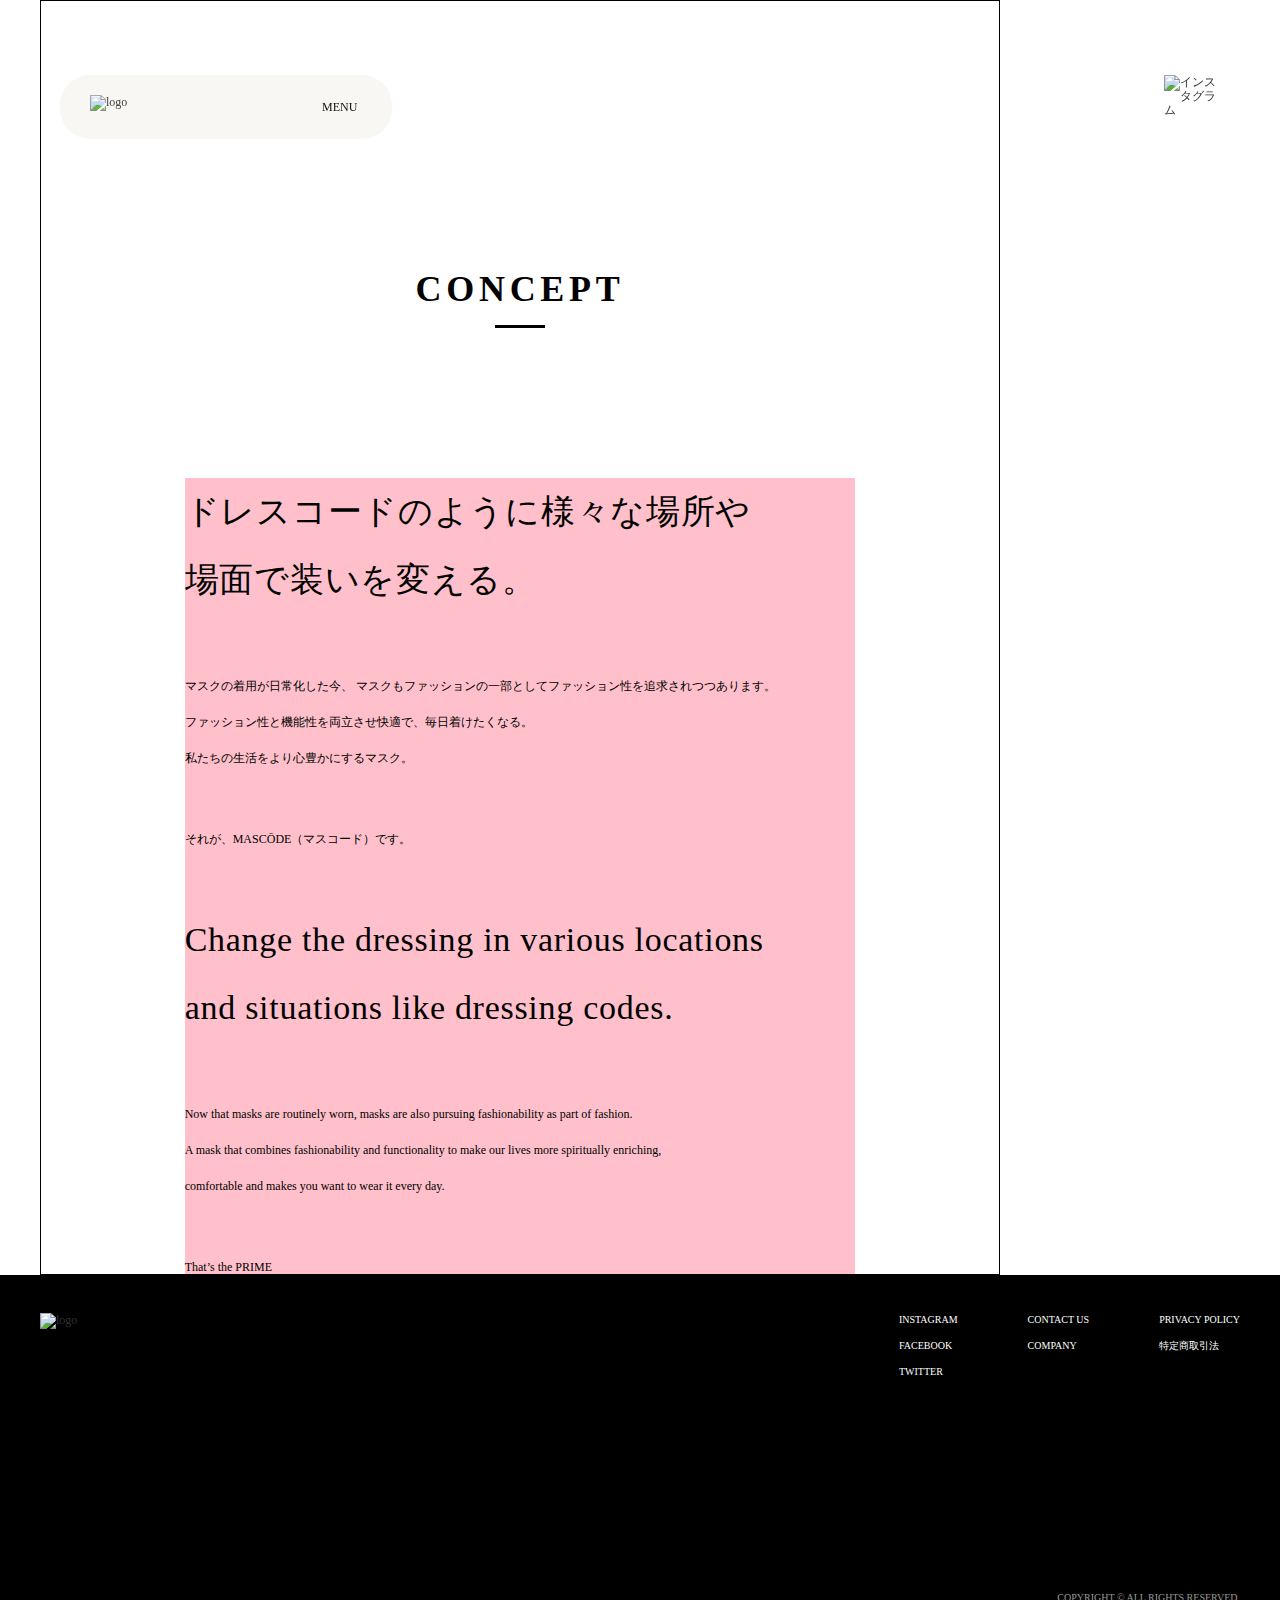
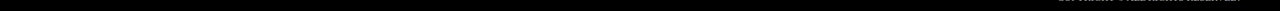
==== concept.html @ 3bc3def4 "no message" ====
<!DOCTYPE html>
<html lang="ja">

<head>
	<!-- Basic Page Needs
  ---------------------------------------------------->
	<meta charset="utf-8">
	<title>CONCEPT</title>

	<!-- Mobile Specific Metas
  --------------------------------------------------->
	<meta name="viewport" content="width=device-width, initial-scale=1">

	<!-- CSS
---------------------------------------------------->
	<link rel="stylesheet" href="css/reset.css">
	<link rel="stylesheet" href="css/concept.css">

	<!-- jQuery
  ---------------------------------------------------->
	<script type="text/javascript" src="https://ajax.googleapis.com/ajax/libs/jquery/3.4.1/jquery.min.js"></script>
	<script src="js/index.js"></script>
</head>

<body>
	<header class="header_pc">
		<nav class="top_nav">
			<a href="#"><img src="" alt="logo" class="top_logo"></a>
			<div class="nav_box">
				<p class="menu">MENU</p>
				<ul class="menu_lists">
					<li class="menu_list"><a href="#">CONCEPT</a></li>
					<li class="menu_list"><a href="#">FEATURE</a></li>

					<li class="menu_list sub_menu">PRODUCT
						<ul class="sub_menu_item">
							<a href="#" class="product_li">
								<li>L</li>
							</a>
							<a href="#" class="product_li">
								<li>M</li>
							</a>
							<a href="#" class="product_li">
								<li>S</li>
							</a>
						</ul>
					</li>

					<li class="menu_list"><a href="#">MOVIE</a></li>
					<li class="menu_list"><a href="#">ONLINE SHOP</a></li>
				</ul>
			</div>
		</nav>
		<a href="#"><img src="./img/top/insta_logo.png" alt="インスタグラム" class="insta_logo"></a>
	</header>

	<!-- <section class="fv_pc">
		<div class="flowY">
			<div class="flowY_wrap">
				<div class="flowY_item">
					<img src="./img/top/sp/FV_img_sp.png" alt="">
				</div>
				<div class="flowY_item">
				<img src="./img/top/sp/FV_img_sp.png" alt="">
				</div>
			</div>
		</div>
	</section> -->

	<header class="header_sp">
		<div class="top_nav_sp">
			<a href="#"><img src="" alt="logo" class="top_logo"></a>
			<div class="burger-btn">
				<span class="bar bar_top"></span>
				<span class="bar bar_mid"></span>
				<span class="bar bar_bottom"></span>
			</div>
		</div>
		<nav class="nav_box_sp">

			<ul class="menu_lists">
				<li class="menu_list"><a href="#"><span>■</span>CONCEPT</a></li>
				<li class="menu_list"><a href="#"><span>■</span>FEATURE</a></li>

				<li class="menu_list sub_menu_sp"><span>■</span>PRODUCT
					<ul class="sub_menu_item">
						<li class="product_li_sp"><a href="#">L</a></li>
						<li class="product_li_sp"><a href="#">M</a></li>
						<li class="product_li_sp"><a href="#">S</a></li>
					</ul>
				</li>

				<li class="menu_list"><a href="#"><span>■</span>MOVIE</a></li>
				<li class="menu_list"><a href="#"><span>■</span>ONLINE SHOP</a></li>
				<div class="line"></div>
</ul>
		</nav>
	</header>
  
  <section class="concept">
    <div class="flex_box container">
<div class="sv"><img src="img/CONCEPT/side_view.png" alt=""></div>
<div class="content_wrapper">
    <h1 class="page_title">CONCEPT</h1>
<div class="text_container">
    <p class="concept_lead">
      ドレスコードのように<br class="sp">様々な場所や<br>
      場面で装いを変える。
    </p>
    <p class="concept_text">
      マスクの着用が日常化した今、<br class="sp"> マスクもファッションの一部として<br class="sp">ファッション性を追求されつつあります。<br>
      ファッション性と機能性を両立させ快適で、<br class="sp">毎日着けたくなる。<br>
      私たちの生活をより心豊かにするマスク。</p>
<p class="mascode">それが、MASCŌDE（マスコード）です。</p>
    <p class="concept_lead">
      Change the dressing 
in various locations <br>
and situations like dressing codes.
    </p>
    <p class="concept_text">Now that masks are routinely worn, <br class="sp">
      masks are also pursuing fashionability <br class="sp">
      as part of fashion.<br>
      A mask that combines fashionability <br class="sp">
      and functionality to make our lives <br class="sp">
      more spiritually enriching, <br>
      comfortable and makes you <br class="sp">
      want to wear it every day.</p>
     <That’s class="mascode">That’s the PRIME</p>
  </div><!--text-container-->
  </div><!--content_wrapper-->
  </div><!--flex_box container-->
  </section>
	
  <!-- <section class="fv_sp">
		<div class="flowY">
			<div class="flowY_wrap">
				<div class="flowY_item">
					<img src="./img/top/sp/FV_img_sp.png" alt="">
				</div>
				<div class="flowY_item">
					<img src="./img/top/sp/FV_img_sp.png" alt="">
				</div>
			</div>
		</div>
	</section> -->


	<!-- <div class="scroll">
		SCROOLL
	</div>

	<section class="box_01">
		<div class="bg_line_01">
		</div>
		<div class="container product product_01">
			<div class="product_img">
				<img src="./img/top/pc/L_img.jpg" alt="Lsize" class="pc_img">
				<img src="./img/top/sp/L_img_sp.jpg" alt="Lsize" class="sp_img">
			</div>
			<div class="product_text">
				<p class="text_01"><span>L</span>size</p>
				<p class="text_02"><span>■</span>W175mm H95mm</p>
				<p class="text_03">Stylish pattern and color<br>development for one-ranking<br class="s_none">coordination.</p>
				<a href="#" class="more_link">VIEW MORE<span class="arrow"></span></a>
			</div>
		</div>

	</section>

	<section class="box_02">
		<div class="bg_line_02">
		</div>
		<div class="container product product_02">
			<div class="product_text">
				<p class="text_01"><span>M</span>size</p>
				<p class="text_02"><span>■</span>W155mm H95mm</p>
				<p class="text_03">A rich range of color developments <br class="m_none">that brightly show the patterns and facial colors <br class="m_none">that produce individuality.</p>
				<a href="#" class="more_link">VIEW MORE<span class="arrow"></span></a>
			</div>
			<div class="product_img">
				<img src="./img/top/pc/M_img.jpg" alt="Msize" class="pc_img">
				<img src="./img/top/sp/M_img_sp.jpg" alt="Msize" class="sp_img">
			</div>
		</div>
		<div class="line"></div>
	</section>

	<section class="box_03">
		<div class="bg_line_03">
		</div>
		<div class="container product product_03">
			<div class="product_img">
				<img src="./img/top/pc/S_img.jpg" alt="Ssize" class="pc_img">
				<img src="./img/top/sp/S_img_sp.jpg" alt="Ssize" class="sp_img">
			</div>
			<div class="product_text">
				<p class="text_01"><span>S</span>size</p>
				<p class="text_02"><span>■</span>W125mm H85mm</p>
				<p class="text_03">Patterns and color development <br class="m_none">that make masking fun. For link coordination <br class="m_none">between parents and children.</p>
				<a href="#" class="more_link">VIEW MORE<span class="arrow"></span></a>
			</div>
		</div>

	</section>

	<div class="flow_text">
		<p class="catch">&emsp;A mask that combines fashionability and functionality to make our lives more spiritually enriching, comfortable and makes you want to wear it every day.&emsp;&emsp;A mask that combines fashionability and functionality to make our lives more spiritually
			enriching, comfortable and makes you want to wear it every day.&emsp;</p>
	</div> -->

	<footer>
		<div class="container">
			<div class="footer_flex">
				<a href="#" class="footer_logo"><img src="" alt="logo"></a>
				<div class="footer_pc">
					<div class="footer_link">
						<ul class="link_box">
							<li class="link_item"><a href="#">INSTAGRAM</a></li>
							<li class="link_item"><a href="#">FACEBOOK</a></li>
							<li class="link_item"><a href="#">TWITTER</a></li>
						</ul>

						<ul class="link_box">
							<li class="link_item"><a href="#">CONTACT US</a></li>
							<li class="link_item"><a href="#">COMPANY</a></li>
						</ul>

						<ul class="link_box">
							<li class="link_item"><a href="#">PRIVACY POLICY</a></li>
							<li class="link_item"><a href="#">特定商取引法</a></li>
						</ul>
					</div>
				</div>

				<div class="footer_sp">
					<div class="footer_link">
						<ul class="link_box">
							<li class="link_item"><a href="#">CONTACT US</a></li>
							<li class="link_item"><a href="#">COMPANY</a></li>
							<li class="link_item"><a href="#">PRIVACY POLICY</a></li>
							<li class="link_item"><a href="#">特定商取引法</a></li>
						</ul>
						<ul class="link_box">
							<li class="link_item"><a href="#">INSTAGRAM</a></li>
							<li class="link_item"><a href="#">FACEBOOK</a></li>
							<li class="link_item"><a href="#">TWITTER</a></li>
						</ul>
					</div>
				</div>

			</div>
			<small>COPYRIGHT &copy;  ALL RIGHTS RESERVED.</small>
		</div>
	</footer>

</body>

</html>
---- css/concept.css ----
@charset "UTF-8";
.container {
  margin: 0 auto;
  max-width: 1200px;
}

@media screen and (max-width: 767px) {
  .container {
    max-width: 540px;
  }
}

@media screen and (max-width: 991px) {
  .container {
    max-width: 720px;
  }
}

@media screen and (max-width: 1199px) {
  .container {
    max-width: 960px;
  }
}

/****************************************

    Custom

*****************************************/
body {
  color: #000;
  font-family: "Helvetica Neue", "sans-serif";
  font-size: 12px;
  font-size: 0.75rem;
  line-height: 14px;
  background-color: #fff;
  position: relative;
  overflow: hidden;
}

a:active,
a:hover,
a:link,
a:visited {
  color: #313131;
}

a:hover {
  opacity: 0.7;
  -webkit-transition: 0.5s;
  transition: 0.5s;
}

.fadein {
  opacity: 0;
  -webkit-transition: all 2s;
  transition: all 2s;
}

.fadein.active {
  opacity: 1;
}

/****************************************
		common
*****************************************/
/*
header
*/
header {
  z-index: 1;
  position: fixed;
  width: 100%;
}

.header_pc {
  display: -webkit-box;
  display: -ms-flexbox;
  display: flex;
  -webkit-box-pack: justify;
      -ms-flex-pack: justify;
          justify-content: space-between;
}

.top_nav {
  -webkit-backdrop-filter: blur(84px);
          backdrop-filter: blur(84px);
  background-color: rgba(236, 233, 223, 0.4);
  opacity: 0.93;
  border-radius: 30px;
  margin-top: 75px;
  margin-left: 75px;
  padding: 20px 30px;
  width: 332px;
  height: 64px;
  -webkit-box-align: start;
      -ms-flex-align: start;
          align-items: start;
  display: -webkit-box;
  display: -ms-flexbox;
  display: flex;
}

.top_nav.menu_open {
  -webkit-animation: fade_nav 0.6s ease-in-out;
          animation: fade_nav 0.6s ease-in-out;
  -webkit-animation-fill-mode: forwards;
          animation-fill-mode: forwards;
}

@-webkit-keyframes fade_nav {
  0% {
    width: 332px;
  }
  100% {
    width: 1015px;
  }
}

@keyframes fade_nav {
  0% {
    width: 332px;
  }
  100% {
    width: 1015px;
  }
}

.top_nav.sub_menu_open {
  height: 130px !important;
}

.top_nav .top_logo {
  width: 180px;
}

.top_nav .nav_box {
  margin-left: 52px;
  margin-top: 5px;
  display: -webkit-box;
  display: -ms-flexbox;
  display: flex;
}

.top_nav .menu {
  padding-right: 5px;
  cursor: pointer;
}

.top_nav .menu_lists {
  display: none;
}

.top_nav .menu_lists.menu_open {
  display: block;
}

.top_nav .menu_list {
  display: inline-block;
  padding-left: 40px;
  position: relative;
  opacity: 0;
}

.top_nav .menu_list :before {
  content: "";
  width: 35px;
  height: 1px;
  background: #000;
  position: absolute;
  top: 45%;
  left: 0;
}

.top_nav .menu_list:nth-child(2) :after {
  content: "";
  width: 35px;
  height: 1px;
  background: #000;
  position: absolute;
  top: 45%;
  right: -42%;
}

.top_nav .menu_list:last-child {
  padding-left: 51px;
}

.top_nav .menu_list:last-child :before {
  width: 0;
}

.top_nav .menu_list.menu_open {
  -webkit-animation: fade_nav_02 0.2s ease-in-out 0.6s;
          animation: fade_nav_02 0.2s ease-in-out 0.6s;
  -webkit-animation-fill-mode: forwards;
          animation-fill-mode: forwards;
}

@-webkit-keyframes fade_nav_02 {
  0% {
    opacity: 0;
  }
  100% {
    opacity: 1;
  }
}

@keyframes fade_nav_02 {
  0% {
    opacity: 0;
  }
  100% {
    opacity: 1;
  }
}

.top_nav .sub_menu {
  position: relative;
  cursor: pointer;
}

.top_nav .sub_menu :before {
  width: 0;
}

.top_nav .sub_menu .sub_menu_item {
  display: block;
  padding-bottom: 10px;
  text-align: center;
  position: absolute;
  top: 100%;
  left: 47%;
}

.top_nav .sub_menu .sub_menu_item .product_li {
  margin: 0 auto;
  padding: 0 20px 3.5px;
}

.insta_logo {
  display: block;
  cursor: pointer;
  margin: 75px 75px 0 0;
  width: 56px;
  height: 56px;
  z-index: 1;
}

@media screen and (max-width: 1300px) {
  .top_nav {
    margin-left: 60px;
  }
  .insta_logo {
    margin-right: 60px;
  }
}

@media screen and (max-width: 1199px) {
  .top_nav {
    margin-left: 2vw;
    width: 280px;
  }
  @-webkit-keyframes fade_nav {
    0% {
      width: 280px;
    }
    100% {
      width: 875px;
    }
  }
  @keyframes fade_nav {
    0% {
      width: 280px;
    }
    100% {
      width: 875px;
    }
  }
  .top_nav .top_logo {
    width: 150px;
  }
  .top_nav .nav_box {
    margin-left: 40px;
  }
  .top_nav .menu_list {
    padding-left: 24px;
  }
  .top_nav .menu_list :before {
    content: "";
    width: 20px;
  }
  .top_nav .menu_list:nth-child(2) :after {
    content: "";
    width: 20px;
    right: -31%;
  }
  .top_nav .menu_list:last-child {
    padding-left: 30px;
  }
  .top_nav .sub_menu :before {
    width: 0;
  }
  .insta_logo {
    margin-right: 2vw;
  }
}

@media screen and (max-width: 991px) {
  .top_nav {
    padding: 20px 25px;
    width: 255px;
  }
  @-webkit-keyframes fade_nav {
    0% {
      width: 255px;
    }
    80% {
      height: 90px;
    }
    100% {
      width: 680px;
      height: 90px;
    }
  }
  @keyframes fade_nav {
    0% {
      width: 255px;
    }
    80% {
      height: 90px;
    }
    100% {
      width: 680px;
      height: 90px;
    }
  }
  .top_nav .nav_box {
    margin-left: 20px;
  }
  .top_nav .menu_list {
    padding-left: 20px;
  }
  .top_nav .menu_list :before {
    content: "";
    width: 16px;
  }
  .top_nav .menu_list:nth-child(2) :after {
    content: "";
    width: 16px;
    right: -28%;
  }
  .top_nav .menu_list:last-child {
    padding-left: 20px;
  }
  .top_nav .sub_menu :before {
    width: 0;
  }
  .top_nav .sub_menu .sub_menu_item {
    left: 30%;
  }
  .top_nav .menu_list:last-child {
    display: block;
    padding-top: 20px;
    padding-left: 20px;
  }
}

.header_sp {
  display: none;
}

.top_nav_sp {
  display: -webkit-box;
  display: -ms-flexbox;
  display: flex;
  -webkit-box-pack: justify;
      -ms-flex-pack: justify;
          justify-content: space-between;
  -webkit-box-align: center;
      -ms-flex-align: center;
          align-items: center;
  padding: 20px 30px;
}

.top_nav_sp .top_logo {
  width: 220px;
}

.top_nav_sp.sp_menu_open {
  background-color: #F4F4F4;
  opacity: 93%;
}

.nav_box_sp {
  background-color: transparent;
  padding-left: 75px;
  padding-top: 15vw;
  background-color: #F4F4F4;
  opacity: 93%;
  width: 100%;
  height: 90vh;
  overflow-y: scroll;
  padding-bottom: 100px;
}

.nav_box_sp .menu_list {
  font-size: 30px;
  font-size: 1.875rem;
  line-height: 1;
  margin-bottom: 55px;
}

.nav_box_sp .menu_list span {
  padding-right: 20px;
}

.nav_box_sp .line {
  margin-bottom: 55px;
  width: 262px;
  height: 2px;
  background-color: #000;
}

.nav_box_sp .sub_menu_sp .sub_menu_item {
  margin-top: 55px;
  margin-left: 100px;
}

.nav_box_sp .sub_menu_sp .product_li_sp {
  padding-bottom: 43px;
}

.nav_box_sp .sub_menu_sp .product_li_sp :last-child {
  padding-bottom: 0;
}

@media screen and (max-width: 767px) {
  .top_nav {
    display: none;
  }
  .insta_logo {
    display: none;
  }
  .header_sp {
    display: block;
  }
}

@media screen and (max-width: 575px) {
  .top_nav_sp {
    padding: 3.48vw 5.22vw;
  }
  .top_nav_sp .top_logo {
    width: 180px;
  }
  .nav_box_sp {
    padding-left: 45px;
    padding-bottom: 60px;
  }
  .nav_box_sp .menu_list {
    font-size: 24px;
    font-size: 1.5rem;
    line-height: 1;
    margin-bottom: 35px;
  }
  .nav_box_sp .menu_list span {
    padding-right: 14px;
  }
  .nav_box_sp .line {
    margin-bottom: 35px;
    width: 200px;
  }
  .nav_box_sp .sub_menu_sp .sub_menu_item {
    margin-top: 24px;
    margin-left: 80px;
  }
  .nav_box_sp .sub_menu_sp .product_li_sp {
    padding-bottom: 24px;
  }
  .nav_box_sp .sub_menu_sp .product_li_sp :last-child {
    padding-bottom: 0;
  }
}

/*　
ハンバーガーメニュー
*/
.burger-btn {
  display: block;
  width: 40px;
  height: 50px;
  position: relative;
  z-index: 3;
  border: none;
}

.bar {
  width: 40px;
  height: 2px;
  display: block;
  position: absolute;
  left: 50%;
  -webkit-transform: translateX(-50%);
          transform: translateX(-50%);
  background-color: #000;
}

.bar_top {
  top: 13px;
}

.bar_mid {
  top: 50%;
  -webkit-transform: translate(-50%, -50%);
          transform: translate(-50%, -50%);
}

.bar_bottom {
  bottom: 13px;
}

.burger-btn.close .bar_top {
  -webkit-transform: translate(-50%, 12px) rotate(35deg);
          transform: translate(-50%, 12px) rotate(35deg);
  -webkit-transition: -webkit-transform 0.3s;
  transition: -webkit-transform 0.3s;
  transition: transform 0.3s;
  transition: transform 0.3s, -webkit-transform 0.3s;
}

.burger-btn.close .bar_mid {
  opacity: 0;
  -webkit-transition: opacity 0.3s;
  transition: opacity 0.3s;
}

.burger-btn.close .bar_bottom {
  -webkit-transform: translate(-50%, -11px) rotate(-35deg);
          transform: translate(-50%, -11px) rotate(-35deg);
  -webkit-transition: -webkit-transform 0.3s;
  transition: -webkit-transform 0.3s;
  transition: transform 0.3s;
  transition: transform 0.3s, -webkit-transform 0.3s;
}

/*
  SCROLL
*/
.scroll {
  width: -webkit-fit-content;
  width: -moz-fit-content;
  width: fit-content;
  margin-bottom: 470px;
  margin-top: 100px;
  margin-right: auto;
  margin-left: auto;
  font-size: 10px;
  font-size: 0.625rem;
  line-height: 1;
  text-transform: uppercase;
  position: relative;
}

.scroll:before {
  content: '';
  position: absolute;
  top: 300%;
  left: 50%;
  width: 1px;
  height: 270px;
  background: #E4E4E4;
}

.scroll:after {
  content: '';
  background: #707070;
  position: absolute;
  top: 250%;
  left: 50%;
  width: 1px;
  height: 58px;
  -webkit-animation: scroll 2s cubic-bezier(0.19, 1, 0.22, 1) infinite;
          animation: scroll 2s cubic-bezier(0.19, 1, 0.22, 1) infinite;
}

@-webkit-keyframes scroll {
  0% {
    -webkit-transform: translateY(0px);
            transform: translateY(0px);
  }
  75% {
    -webkit-transform: translateY(220px);
            transform: translateY(220px);
    height: 58px;
  }
  100% {
    -webkit-transform: translateY(280px);
            transform: translateY(280px);
    height: 0px;
  }
}

@keyframes scroll {
  0% {
    -webkit-transform: translateY(0px);
            transform: translateY(0px);
  }
  75% {
    -webkit-transform: translateY(220px);
            transform: translateY(220px);
    height: 58px;
  }
  100% {
    -webkit-transform: translateY(280px);
            transform: translateY(280px);
    height: 0px;
  }
}

@media screen and (max-width: 767px) {
  .scroll {
    font-size: 20px;
    font-size: 1.25rem;
  }
}

@media screen and (max-width: 575px) {
  .scroll {
    font-size: 20px;
    font-size: 1.25rem;
    margin-bottom: 360px;
  }
  .scroll:before {
    height: 200px;
  }
  .scroll:after {
    -webkit-animation: scroll 2.5s ease-in-out infinite;
            animation: scroll 2.5s ease-in-out infinite;
  }
  @-webkit-keyframes scroll {
    0% {
      -webkit-transform: translateY(0px);
              transform: translateY(0px);
    }
    75% {
      -webkit-transform: translateY(150px);
              transform: translateY(150px);
      height: 58px;
    }
    100% {
      -webkit-transform: translateY(210px);
              transform: translateY(210px);
      height: 0;
    }
  }
  @keyframes scroll {
    0% {
      -webkit-transform: translateY(0px);
              transform: translateY(0px);
    }
    75% {
      -webkit-transform: translateY(150px);
              transform: translateY(150px);
      height: 58px;
    }
    100% {
      -webkit-transform: translateY(210px);
              transform: translateY(210px);
      height: 0;
    }
  }
}

/*
  footer
*/
footer {
  background-color: #000;
  padding: 38px 15px 6px 15px;
}

footer .footer_flex {
  display: -webkit-box;
  display: -ms-flexbox;
  display: flex;
  -webkit-box-pack: justify;
      -ms-flex-pack: justify;
          justify-content: space-between;
  -webkit-box-align: start;
      -ms-flex-align: start;
          align-items: flex-start;
  margin-bottom: 200px;
}

footer .footer_logo {
  display: block;
  width: 175px;
}

footer .footer_link {
  font-size: 10px;
  font-size: 0.625rem;
  display: -webkit-box;
  display: -ms-flexbox;
  display: flex;
  -webkit-box-pack: end;
      -ms-flex-pack: end;
          justify-content: flex-end;
}

footer .footer_link a {
  color: #fff;
}

footer .footer_link .link_box {
  margin-left: 70px;
}

footer .footer_link .link_item {
  padding-bottom: 12px;
}

footer .footer_sp {
  display: none;
}

footer small {
  display: block;
  color: #999999;
  text-align: right;
}

@media screen and (max-width: 767px) {
  footer {
    padding: 45px 47px 30px 47px;
  }
  footer .footer_pc {
    display: none;
  }
  footer .footer_sp {
    display: block;
  }
  footer .footer_logo {
    width: 230px;
  }
  footer .footer_flex {
    display: block;
    margin-bottom: 100px;
  }
  footer .footer_link {
    margin-top: 67px;
    font-size: 20px;
    font-size: 1.25rem;
    line-height: 18px;
    -webkit-box-pack: start;
        -ms-flex-pack: start;
            justify-content: flex-start;
    text-align: left;
  }
  footer .footer_link .link_box {
    width: -webkit-fit-content;
    width: -moz-fit-content;
    width: fit-content;
    margin-left: 0;
    margin-right: 120px;
  }
  footer .footer_link .link_box:last-child {
    margin-right: 0;
  }
  footer .footer_link .link_item {
    padding-bottom: 20px;
  }
  footer small {
    font-size: 2.67vw;
    text-align: left;
  }
}

@media screen and (max-width: 575px) {
  footer {
    padding: 45px 20px 30px 20px;
  }
  footer .footer_logo {
    width: 200px;
  }
  footer .footer_flex {
    margin-bottom: 80px;
  }
  footer .footer_link {
    margin-top: 60px;
    font-size: 16px;
    font-size: 1rem;
  }
  footer .footer_link .link_box {
    margin-right: 80px;
  }
  footer .footer_link .link_box:last-child {
    margin-right: 0;
  }
}

/****************************************
	CONCEPT
*****************************************/
.flex_box {
  display: -webkit-box;
  display: -ms-flexbox;
  display: flex;
}

.content_wrapper {
  border: 1px solid #000;
  width: 80%;
}

.text_container {
  background: pink;
  width: 70%;
  margin: auto;
}

.concept_lead {
  font-size: 34px;
  font-size: 2.125rem;
  line-height: 2;
  letter-spacing: 0.021em;
  margin-bottom: 54px;
}

@media screen and (max-width: 767px) {
  .concept_lead {
    font-size: 36px;
    font-size: 2.25rem;
  }
}

.concept_text {
  font-size: 12px;
  font-size: 0.75rem;
  line-height: 3;
  margin-bottom: 56px;
}

@media screen and (max-width: 767px) {
  .concept_text {
    font-size: 24px;
  }
}

.mascode {
  margin-bottom: 60px;
}

@media screen and (max-width: 767px) {
  .mascode {
    font-size: 24px;
    line-height: normal;
  }
}

.sp {
  display: none;
}

@media screen and (max-width: 767px) {
  .sp {
    display: block;
  }
}

/*
  Product
*/
.sp_img {
  display: none;
}

@media screen and (max-width: 767px) {
  .pc_img {
    display: none;
  }
  .sp_img {
    display: block;
  }
}

.product {
  display: -webkit-box;
  display: -ms-flexbox;
  display: flex;
  -webkit-box-pack: justify;
      -ms-flex-pack: justify;
          justify-content: space-between;
  -webkit-box-align: end;
      -ms-flex-align: end;
          align-items: flex-end;
  padding: 0 15px;
}

.product_img {
  width: 850px;
  height: auto;
  z-index: -1;
}

.product_text {
  text-align: right;
  line-height: 1.0;
}

.product_text .text_01 {
  font-size: 57px;
  font-size: 3.5625rem;
  font-family: "Helvetica-Light";
  margin-bottom: 18px;
}

.product_text .text_01 span {
  font-size: 107px;
  font-size: 6.6875rem;
  padding-right: 25px;
}

.product_text .text_02 {
  font-size: 12px;
  font-size: 0.75rem;
  margin-bottom: 37px;
}

.product_text .text_02 span {
  padding-right: 6px;
}

.product_text .text_03 {
  font-size: 12px;
  font-size: 0.75rem;
  line-height: 23px;
  letter-spacing: 0.36px;
  margin-bottom: 30px;
}

.product_text .more_link {
  font-size: 10px;
  font-size: 0.625rem;
  font-family: "Helvetica";
  font-weight: bold;
  display: block;
  margin-bottom: 6px;
  margin-right: 43px;
}

.product_text .arrow {
  position: relative;
  display: inline-block;
  padding: 0 0 0 16px;
  color: #000;
  vertical-align: middle;
  text-decoration: none;
  font-size: 24px;
  font-size: 1.5rem;
}

.product_text .arrow:before {
  margin: auto;
  content: "";
  vertical-align: middle;
  position: absolute;
  left: 4px;
  top: -2px;
  width: 43px;
  height: 2px;
  background: #000;
}

.product_text .arrow:after {
  margin: auto;
  content: "";
  vertical-align: middle;
  position: absolute;
  left: 40px;
  top: -5px;
  width: 8px;
  height: 8px;
  border-top: 2px solid #000;
  border-right: 2px solid #000;
  -webkit-transform: rotate(45deg);
  transform: rotate(45deg);
}

.box_01 {
  position: relative;
}

.box_01 .bg_line_01 {
  position: absolute;
  top: 68px;
  z-index: -1;
  left: 0;
  width: 100%;
  -webkit-transform: translateX(-100%);
          transform: translateX(-100%);
  border-top: 1px solid #000;
  -webkit-transition: all 1s ease-in-out;
  transition: all 1s ease-in-out;
}

.box_01 .bg_line_01.fade_in {
  -webkit-transform: translateX(0);
          transform: translateX(0);
}

.box_02 {
  position: relative;
}

.box_02 .bg_line_02 {
  position: absolute;
  top: 0;
  width: 100%;
  border-top: 1px solid #000;
  -webkit-transform: skewY(-15deg) translateX(100%);
          transform: skewY(-15deg) translateX(100%);
  z-index: -2;
  -webkit-transition: all 1s linear;
  transition: all 1s linear;
}

.box_02 .bg_line_02.fade_in {
  -webkit-transform: skewY(-15deg) translateX(0);
          transform: skewY(-15deg) translateX(0);
}

.product_02 {
  margin-top: 200px;
  z-index: -1;
}

.product_02 .product_text {
  text-align: left;
}

.product_02 .product_img {
  z-index: -1;
}

.box_03 {
  position: relative;
}

.box_03 .bg_line_03 {
  position: absolute;
  top: 400px;
  width: 100%;
  height: auto;
  border-top: 1px solid #000;
  -webkit-transform: skewY(15deg) translateX(-100%);
          transform: skewY(15deg) translateX(-100%);
  -webkit-transition: all 1s linear;
  transition: all 1s linear;
  z-index: -1;
}

.box_03 .bg_line_03.fade_in {
  -webkit-transform: skewY(15deg) translateX(0);
          transform: skewY(15deg) translateX(0);
}

.product_03 {
  margin-top: 200px;
  margin-bottom: 200px;
  z-index: 1;
}

@media screen and (max-width: 1199px) {
  .product_img {
    width: 600px;
  }
}

@media screen and (max-width: 991px) {
  .m_none {
    display: none;
  }
  .product {
    padding: 0 20px;
  }
  .product_img {
    width: 65vw;
  }
  .product_text {
    max-width: 30vw;
  }
  .product_text .text_01 {
    font-size: 40px;
    font-size: 2.5rem;
  }
  .product_text .text_01 span {
    font-size: 80px;
    font-size: 5rem;
    padding-right: 20px;
  }
  .product_02 {
    margin-top: 160px;
  }
  .product_03 {
    margin-top: 160px;
  }
  .box_01 .bg_line_01 {
    top: 50px;
  }
  .box_02 .bg_line_02 {
    top: -30px;
  }
  .box_03 .bg_line_03 {
    top: 300px;
  }
}

@media screen and (max-width: 767px) {
  .s_none {
    display: none;
  }
  .product {
    -webkit-box-orient: vertical;
    -webkit-box-direction: normal;
        -ms-flex-direction: column;
            flex-direction: column;
    padding: 0;
  }
  .product_img {
    width: 100%;
    margin-bottom: 40px;
  }
  .product_text {
    max-width: 80%;
    margin-left: auto;
    padding-right: 45px;
  }
  .product_text .text_01 {
    font-size: 58px;
    font-size: 3.625rem;
    margin-bottom: 32px;
  }
  .product_text .text_01 span {
    font-size: 107px;
    font-size: 6.6875rem;
    padding-right: 25px;
  }
  .product_text .text_02 {
    font-size: 23px;
    font-size: 1.4375rem;
    margin-bottom: 40px;
  }
  .product_text .text_02 span {
    padding-right: 10px;
  }
  .product_text .text_03 {
    font-size: 20px;
    font-size: 1.25rem;
    line-height: 35px;
    letter-spacing: 0.6px;
    margin-bottom: 57px;
  }
  .product_text .more_link {
    width: -webkit-fit-content;
    width: -moz-fit-content;
    width: fit-content;
    margin-left: auto;
    margin-right: 92px;
    font-size: 20px;
    font-size: 1.25rem;
    padding-bottom: 5px;
    border-bottom: 2px solid #000;
  }
  .product_text .arrow {
    padding: 0;
  }
  .product_text .arrow:before {
    width: 88px;
  }
  .product_text .arrow:after {
    left: 83px;
  }
  .box_01 .bg_line_01 {
    border-top: 1px solid #000;
    top: 35%;
    -webkit-transform: skewY(-52deg) translateX(100%);
            transform: skewY(-52deg) translateX(100%);
    -webkit-transition: all 1s ease-in-out;
    transition: all 1s ease-in-out;
  }
  .box_01 .bg_line_01.fade_in {
    -webkit-transform: skewY(-52deg) translateX(0);
            transform: skewY(-52deg) translateX(0);
  }
  .product_02 {
    margin-top: 90px;
  }
  .product_02 .product_text {
    -webkit-box-ordinal-group: 2;
        -ms-flex-order: 1;
            order: 1;
    margin-right: auto;
    margin-left: 0;
    padding-left: 45px;
    padding-right: 0;
  }
  .product_02 .product_img {
    -webkit-box-ordinal-group: 1;
        -ms-flex-order: 0;
            order: 0;
  }
  .product_02 .more_link {
    margin-right: auto;
    margin-left: 0;
  }
  .box_02 .bg_line_02 {
    border-top: 1px solid #000;
    top: 63%;
    -webkit-transform: skewY(30deg) translateX(-100%);
            transform: skewY(30deg) translateX(-100%);
  }
  .box_02 .bg_line_02.fade_in {
    -webkit-transform: skewY(30deg) translateX(0);
            transform: skewY(30deg) translateX(0);
  }
  .product_03 {
    margin-top: 90px;
  }
  .box_03 .bg_line_03 {
    border-top: 1px solid #000;
    top: 70%;
    -webkit-transform: skewY(-45deg) translateX(100%);
            transform: skewY(-45deg) translateX(100%);
  }
  .box_03 .bg_line_03.fade_in {
    -webkit-transform: skewY(-45deg) translateX(0);
            transform: skewY(-45deg) translateX(0);
  }
}

@media screen and (max-width: 575px) {
  .box_02 .bg_line_02 {
    top: 48%;
  }
  .box_03 .bg_line_03 {
    top: 50%;
  }
}

@media screen and (max-width: 400px) {
  .product_img {
    margin-bottom: 30px;
  }
  .product_text {
    max-width: 90%;
    padding-right: 25px;
  }
  .product_text .text_01 {
    font-size: 40px;
    font-size: 2.5rem;
    margin-bottom: 28px;
  }
  .product_text .text_01 span {
    font-size: 80px;
    font-size: 5rem;
    padding-right: 20px;
  }
  .product_text .text_02 {
    font-size: 20px;
    font-size: 1.25rem;
    margin-bottom: 30px;
  }
  .product_text .text_02 span {
    padding-right: 8px;
  }
  .product_text .text_03 {
    font-size: 16px;
    font-size: 1rem;
    line-height: 28px;
    margin-bottom: 40px;
  }
  .product_text .more_link {
    margin-right: 66px;
    font-size: 18px;
    font-size: 1.125rem;
    padding-bottom: 5px;
    border-bottom: 2px solid #000;
  }
  .product_text .arrow:before {
    width: 60px;
  }
  .product_text .arrow:after {
    left: 57px;
  }
}

.catch {
  font-size: 70px;
  font-size: 4.375rem;
  line-height: 1.0;
  font-family: "Helvetica";
  display: inline-block;
  padding-bottom: 10px;
  white-space: nowrap;
  -webkit-animation: flowing_03 20s linear infinite;
          animation: flowing_03 20s linear infinite;
}

@-webkit-keyframes flowing_03 {
  0% {
    -webkit-transform: translateX(0);
            transform: translateX(0);
  }
  100% {
    -webkit-transform: translateX(-50.06%);
            transform: translateX(-50.06%);
  }
}

@keyframes flowing_03 {
  0% {
    -webkit-transform: translateX(0);
            transform: translateX(0);
  }
  100% {
    -webkit-transform: translateX(-50.06%);
            transform: translateX(-50.06%);
  }
}

@media screen and (max-width: 575px) {
  .catch {
    font-size: 60px;
    font-size: 3.75rem;
    line-height: 1.0;
    padding-bottom: 6px;
  }
}

/****************************************
		FEATURE page
*****************************************/
.page_title {
  margin-top: 250px;
  margin-bottom: 150px;
  text-align: center;
  font-size: 36px;
  font-size: 2.25rem;
  letter-spacing: 4.68px;
  line-height: 2.14;
  position: relative;
}

.page_title:after {
  content: "";
  width: 50px;
  height: 3px;
  background-color: #000;
  position: absolute;
  bottom: 0;
  left: calc(50% - 25px);
}

.intro {
  margin: 0 auto;
  display: -webkit-box;
  display: -ms-flexbox;
  display: flex;
  -webkit-box-pack: center;
      -ms-flex-pack: center;
          justify-content: center;
}

.intro .intro_li {
  width: 165px;
  height: 165px;
  padding-top: 46px;
  border: 1px solid #000;
  -webkit-box-align: center;
      -ms-flex-align: center;
          align-items: center;
  text-align: center;
  font-size: 19px;
  font-size: 1.1875rem;
  letter-spacing: 2.47px;
  line-height: 1.84;
  margin-right: 55px;
}

.intro .intro_li:last-child {
  margin-right: 0;
}

@media screen and (max-width: 991px) {
  .intro .intro_li {
    width: 26.1vw;
    height: 26.1vw;
    padding-top: 8vw;
    border: 2px solid #000;
    font-size: 3vw;
    letter-spacing: 2.99px;
    line-height: 1.84;
    margin-right: 4.5vw;
  }
  .intro .intro_li:last-child {
    margin-right: 0;
  }
}

.flow_bg {
  margin-top: -100px;
  width: 100%;
  height: 167px;
  background: url(../img/FEATURE/pc/img_group.png) repeat-x;
  background-position: 0 0;
  -webkit-animation: flow_bg 30s linear infinite;
          animation: flow_bg 30s linear infinite;
}

@-webkit-keyframes flow_bg {
  from {
    background-position: 0 0;
  }
  to {
    background-position: -1984px 0;
  }
}

@keyframes flow_bg {
  from {
    background-position: 0 0;
  }
  to {
    background-position: -1984px 0;
  }
}

@media screen and (max-width: 767px) {
  .flow_bg {
    height: 144px;
    background: url(../img/FEATURE/sp/img_group_sp.png) repeat-x;
    -webkit-animation: flow_bg_sp 20s linear infinite;
            animation: flow_bg_sp 20s linear infinite;
  }
}

@-webkit-keyframes flow_bg_sp {
  from {
    background-position: 0 0;
  }
  to {
    background-position: -1706px 0;
  }
}

@keyframes flow_bg_sp {
  from {
    background-position: 0 0;
  }
  to {
    background-position: -1706px 0;
  }
}

.mask {
  margin-top: 180px;
  margin-bottom: 135px;
  margin-right: auto;
  margin-left: auto;
  height: 300px;
  width: 960px;
  position: relative;
}

.mask .mask_0 {
  display: inline-block;
  opacity: 0;
  width: 195px;
  position: absolute;
  top: -10%;
  left: 0;
}

.mask .mask_1 {
  display: inline-block;
  opacity: 0;
  width: 320px;
  z-index: 1;
  position: absolute;
  top: 0;
  left: 16%;
}

.mask .mask_2 {
  display: inline-block;
  opacity: 0;
  width: 187px;
  z-index: -2;
  position: absolute;
  top: 0;
  left: 33%;
}

.mask .mask_3 {
  display: inline-block;
  opacity: 0;
  width: 187px;
  z-index: -3;
  position: absolute;
  top: 0;
  left: 45%;
}

.mask .mask_4 {
  display: inline-block;
  opacity: 0;
  width: 187px;
  z-index: -4;
  position: absolute;
  top: 0;
  left: 57%;
}

.mask .mask_5 {
  display: inline-block;
  opacity: 0;
  width: 91px;
  z-index: -5;
  position: absolute;
  top: 8%;
  left: 67%;
}

.mask .mask_6 {
  display: inline-block;
  opacity: 0;
  width: 650px;
  z-index: -5;
  position: absolute;
  top: 0;
  right: 15%;
}

.mask .mask_7 {
  display: inline-block;
  opacity: 0;
  width: 85px;
  z-index: -5;
  position: absolute;
  top: 20%;
  left: 76%;
}

.mask .mask_0.active {
  -webkit-animation: mask 1.5s ease;
          animation: mask 1.5s ease;
  -webkit-animation-fill-mode: forwards;
          animation-fill-mode: forwards;
}

.mask .mask_1.active {
  -webkit-animation: mask 1.5s ease .3s;
          animation: mask 1.5s ease .3s;
  -webkit-animation-fill-mode: forwards;
          animation-fill-mode: forwards;
}

.mask .mask_2.active {
  -webkit-animation: mask 1.5s ease .5s;
          animation: mask 1.5s ease .5s;
  -webkit-animation-fill-mode: forwards;
          animation-fill-mode: forwards;
}

.mask .mask_3.active {
  -webkit-animation: mask 1.5s ease .7s;
          animation: mask 1.5s ease .7s;
  -webkit-animation-fill-mode: forwards;
          animation-fill-mode: forwards;
}

.mask .mask_4.active {
  -webkit-animation: mask 1.5s ease .9s;
          animation: mask 1.5s ease .9s;
  -webkit-animation-fill-mode: forwards;
          animation-fill-mode: forwards;
}

.mask .mask_5.active {
  -webkit-animation: mask_02 1.5s ease 1.5s;
          animation: mask_02 1.5s ease 1.5s;
  -webkit-animation-fill-mode: forwards;
          animation-fill-mode: forwards;
}

.mask .mask_6.active {
  -webkit-animation: mask_02 1.5s ease 1.5s;
          animation: mask_02 1.5s ease 1.5s;
  -webkit-animation-fill-mode: forwards;
          animation-fill-mode: forwards;
}

.mask .mask_7.active {
  -webkit-animation: mask_02 1.5s ease 1.5s;
          animation: mask_02 1.5s ease 1.5s;
  -webkit-animation-fill-mode: forwards;
          animation-fill-mode: forwards;
}

@-webkit-keyframes mask {
  from {
    opacity: 0;
    -webkit-transform: translateX(30px);
            transform: translateX(30px);
  }
  to {
    opacity: 1;
    -webkit-transform: translateX(0);
            transform: translateX(0);
  }
}

@keyframes mask {
  from {
    opacity: 0;
    -webkit-transform: translateX(30px);
            transform: translateX(30px);
  }
  to {
    opacity: 1;
    -webkit-transform: translateX(0);
            transform: translateX(0);
  }
}

@-webkit-keyframes mask_02 {
  from {
    opacity: 0;
    -webkit-transform: translateX(-30px);
            transform: translateX(-30px);
  }
  to {
    opacity: 1;
    -webkit-transform: translateX(0);
            transform: translateX(0);
  }
}

@keyframes mask_02 {
  from {
    opacity: 0;
    -webkit-transform: translateX(-30px);
            transform: translateX(-30px);
  }
  to {
    opacity: 1;
    -webkit-transform: translateX(0);
            transform: translateX(0);
  }
}

@media screen and (max-width: 991px) {
  .mask {
    width: 760px;
  }
  .mask .mask_0 {
    left: -8%;
  }
  .mask .mask_1 {
    left: 12%;
  }
  .mask .mask_3 {
    left: 47%;
  }
  .mask .mask_4 {
    left: 59%;
  }
  .mask .mask_6 {
    right: 10%;
  }
  .mask .mask_7 {
    left: 78%;
  }
}

@media screen and (max-width: 767px) {
  .mask {
    margin-top: 15.6vw;
    margin-bottom: 14.3vw;
    height: 39vw;
    width: 100%;
  }
  .mask .mask_0 {
    width: 25.4vw;
    top: -5%;
    left: -5%;
  }
  .mask .mask_1 {
    width: 41.7vw;
    left: 14%;
  }
  .mask .mask_2 {
    width: 24.4vw;
    left: 35%;
  }
  .mask .mask_3 {
    width: 24.4vw;
    left: 47%;
  }
  .mask .mask_4 {
    width: 24.4vw;
    left: 59%;
  }
  .mask .mask_5 {
    width: 11.9vw;
    top: 2%;
    left: 70%;
  }
  .mask .mask_6 {
    width: 84.7vw;
    top: 0;
    right: 8%;
  }
  .mask .mask_7 {
    width: 11vw;
    top: 16%;
    left: 81%;
  }
}

@media screen and (max-width: 575px) {
  .mask .mask_7 {
    top: 11%;
  }
}

.feature {
  margin-top: 85px;
  margin-bottom: 135px;
  margin-right: auto;
  margin-left: auto;
  text-align: center;
}

.feature_list {
  display: -webkit-box;
  display: -ms-flexbox;
  display: flex;
  -webkit-box-pack: center;
      -ms-flex-pack: center;
          justify-content: center;
  margin-bottom: 21px;
}

.feature_list .list_item, .feature_list .list_item_02 {
  -webkit-box-flex: 1;
      -ms-flex: 1;
          flex: 1;
  max-width: 225px;
  height: auto;
  border: 1px solid #707070;
  padding: 20px;
  margin-right: 37px;
  line-height: 1.0;
  font-size: 12px;
  font-size: 0.75rem;
}

.feature_list .list_item:first-child, .feature_list .list_item_02:first-child {
  border: 4px solid #707070;
}

.feature_list .list_item:last-child, .feature_list .list_item_02:last-child {
  margin-right: 0;
}

.feature_list .list_item .text_top, .feature_list .list_item_02 .text_top {
  padding-bottom: 18px;
  border-bottom: 1px solid #707070;
}

.feature_list .list_item .text_bottom, .feature_list .list_item_02 .text_bottom {
  padding-top: 20px;
}

.feature_list .list_item_02 {
  max-width: 357px;
}

.feature_list .list_item_02:first-child {
  border: 1px solid #707070;
}

.feature_list .list_item_02:last-child {
  margin-right: 0;
}

.feature_notes {
  margin-bottom: 30px;
  padding: 0 20px;
  display: -webkit-box;
  display: -ms-flexbox;
  display: flex;
  -ms-flex-wrap: wrap;
      flex-wrap: wrap;
  -webkit-box-pack: center;
      -ms-flex-pack: center;
          justify-content: center;
}

.feature_notes .note {
  padding-bottom: 10px;
  padding-right: 20px;
  font-size: 10px;
  font-size: 0.625rem;
}

.feature_notes .note:last-child {
  padding-right: 0;
}

.feature .caution {
  font-size: 13px;
  font-size: 0.8125rem;
}

@media screen and (max-width: 767px) {
  .feature {
    margin-top: 65px;
    margin-bottom: 100px;
  }
  .feature_list {
    display: block;
  }
  .feature_list .list_item, .feature_list .list_item_02 {
    margin-right: auto;
    margin-left: auto;
    width: 85%;
    max-width: 580px;
    height: auto;
    border: 4px solid #707070;
    padding: 20px;
    margin-bottom: 18px;
    line-height: 1.0;
    font-size: 22px;
    font-size: 1.375rem;
  }
  .feature_list .list_item:last-child, .feature_list .list_item_02:last-child {
    margin-right: auto;
  }
  .feature_list .list_item .text_top, .feature_list .list_item_02 .text_top {
    padding-bottom: 10px;
    border-bottom: 2px solid #707070;
  }
  .feature_list .list_item .text_bottom, .feature_list .list_item_02 .text_bottom {
    padding-top: 12px;
  }
  .feature_list .list_item_02:first-child {
    border: 4px solid #707070;
  }
  .feature_list .list_item_02 .text_bottom_sp {
    font-size: 21px;
    font-size: 1.3125rem;
    letter-spacing: -2px;
  }
  .feature_notes {
    width: 95%;
    max-width: 580px;
    margin-bottom: 62px;
    display: block;
    margin-left: 8%;
    text-align: left;
  }
  .feature_notes .note {
    padding-bottom: 10px;
    padding-right: 0;
    font-size: 2.61vw;
    line-height: 1.2;
  }
  .feature .caution {
    font-size: 20px;
    font-size: 1.25rem;
    line-height: 1.1;
    padding: 0 30px;
  }
}

@media screen and (max-width: 575px) {
  .feature_list .list_item, .feature_list .list_item_02 {
    font-size: 3.82vw;
  }
  .feature_list .list_item_02 .text_bottom_sp {
    font-size: 3.65vw;
  }
  .feature .caution {
    font-size: 2.8vw;
  }
}

.scroll_sp {
  display: none;
}

@media screen and (max-width: 767px) {
  .scroll_sp {
    display: block;
  }
}

.color {
  margin-bottom: 235px;
  text-align: center;
}

.color_text {
  font-size: 13px;
  font-size: 0.8125rem;
  line-height: 2.69;
  letter-spacing: 0.65px;
  margin-bottom: 97px;
}

.color_list {
  display: -webkit-box;
  display: -ms-flexbox;
  display: flex;
  -webkit-box-pack: center;
      -ms-flex-pack: center;
          justify-content: center;
}

.color_list img {
  width: 33%;
  max-width: 300px;
  padding-right: 5px;
}

.color_list img:last-child {
  padding-right: 0;
}

.color .s_block {
  display: none;
}

.color .sp_img {
  display: none;
}

@media screen and (max-width: 767px) {
  .color {
    margin-bottom: 162px;
  }
  .color .sp_img {
    display: block;
  }
  .color .pc_img {
    display: none;
  }
  .color_text {
    font-size: 26px;
    font-size: 1.625rem;
    letter-spacing: 1.3px;
    line-height: 2.5;
    margin-bottom: 12.6vw;
  }
  .color_list {
    display: block;
  }
  .color_list img {
    margin-right: auto;
    margin-left: auto;
    max-width: 630px;
    padding-right: 0;
    width: 85%;
  }
  .color .s_block {
    display: block;
  }
}

@media screen and (max-width: 620px) {
  .color_text {
    font-size: 4.2vw;
  }
}

/****************************************
		CONCEPT page
*****************************************/
/*section.concept {
	display: flex;

	.concept_text {
		margin: auto;
		.intro_title {
			font-size: 34px;
			line-height: normal;
		}
		.text {
			font-size: 12px;
			line-height: 61.5px;
			padding-top: 54px;
		}
	}
}*/
/*
    fv
 */
.flowC {
  width: 13vw;
  background: transparent;
  height: auto;
  z-index: -1;
  position: relative;
  padding-left: 130px;
}

.flowC .flowC_wrap {
  -webkit-animation: flowing_01 30s linear infinite;
          animation: flowing_01 30s linear infinite;
  width: 100%;
  height: auto;
  position: absolute;
  top: calc( ((1240 / 1908) * 100vw) * -1);
}

@-webkit-keyframes flowing_01 {
  0% {
    -webkit-transform: translateY(calc( (1240 / 1908) * 100vw));
            transform: translateY(calc( (1240 / 1908) * 100vw));
  }
  100% {
    -webkit-transform: translateY(0);
            transform: translateY(0);
  }
}

@keyframes flowing_01 {
  0% {
    -webkit-transform: translateY(calc( (1240 / 1908) * 100vw));
            transform: translateY(calc( (1240 / 1908) * 100vw));
  }
  100% {
    -webkit-transform: translateY(0);
            transform: translateY(0);
  }
}

.flow {
  width: 100%;
  background: transparent;
  height: auto;
  z-index: 1;
  margin-top: -70px;
}

.flow .flow_wrap {
  display: -webkit-box;
  display: -ms-flexbox;
  display: flex;
  width: calc(100% * 2);
}

.flow .flow_item {
  width: 100%;
  margin: 0 60px;
}

@-webkit-keyframes flowing_02 {
  0% {
    -webkit-transform: translateX(0);
            transform: translateX(0);
  }
  100% {
    -webkit-transform: translateX(calc(-50%));
            transform: translateX(calc(-50%));
  }
}

@keyframes flowing_02 {
  0% {
    -webkit-transform: translateX(0);
            transform: translateX(0);
  }
  100% {
    -webkit-transform: translateX(calc(-50%));
            transform: translateX(calc(-50%));
  }
}

.fv_sp {
  display: none;
}

.fv_sp .flowC {
  height: 1000px;
}

.fv_sp .flowC .flowC_wrap {
  -webkit-animation: flowing_01_sp 30s linear infinite;
          animation: flowing_01_sp 30s linear infinite;
  top: calc( ((2563 / 1464) * 100vw) * -1);
}

@-webkit-keyframes flowing_01_sp {
  0% {
    -webkit-transform: translateY(calc( (2563 / 1464) * 100vw));
            transform: translateY(calc( (2563 / 1464) * 100vw));
  }
  100% {
    -webkit-transform: translateY(0);
            transform: translateY(0);
  }
}

@keyframes flowing_01_sp {
  0% {
    -webkit-transform: translateY(calc( (2563 / 1464) * 100vw));
            transform: translateY(calc( (2563 / 1464) * 100vw));
  }
  100% {
    -webkit-transform: translateY(0);
            transform: translateY(0);
  }
}

@media screen and (max-width: 1199px) {
  .flow {
    margin-top: -55px;
  }
}

@media screen and (max-width: 991px) {
  .flowC {
    height: 500px;
  }
  .flow {
    margin-top: -50px;
  }
  .flow .flow_item {
    margin: 0 40px;
  }
}

@media screen and (max-width: 767px) {
  .fv_pc {
    display: none;
  }
  .fv_sp {
    display: block;
  }
  .fv_sp .flow {
    margin-top: -35px;
  }
}

@media screen and (max-width: 575px) {
  .fv_sp .flowC {
    height: 600px;
  }
  .fv_sp .flow {
    margin-top: -25px;
  }
  .fv_sp .flow .flow_item {
    margin: 0 5.2vw;
  }
}
/*# sourceMappingURL=concept.css.map */
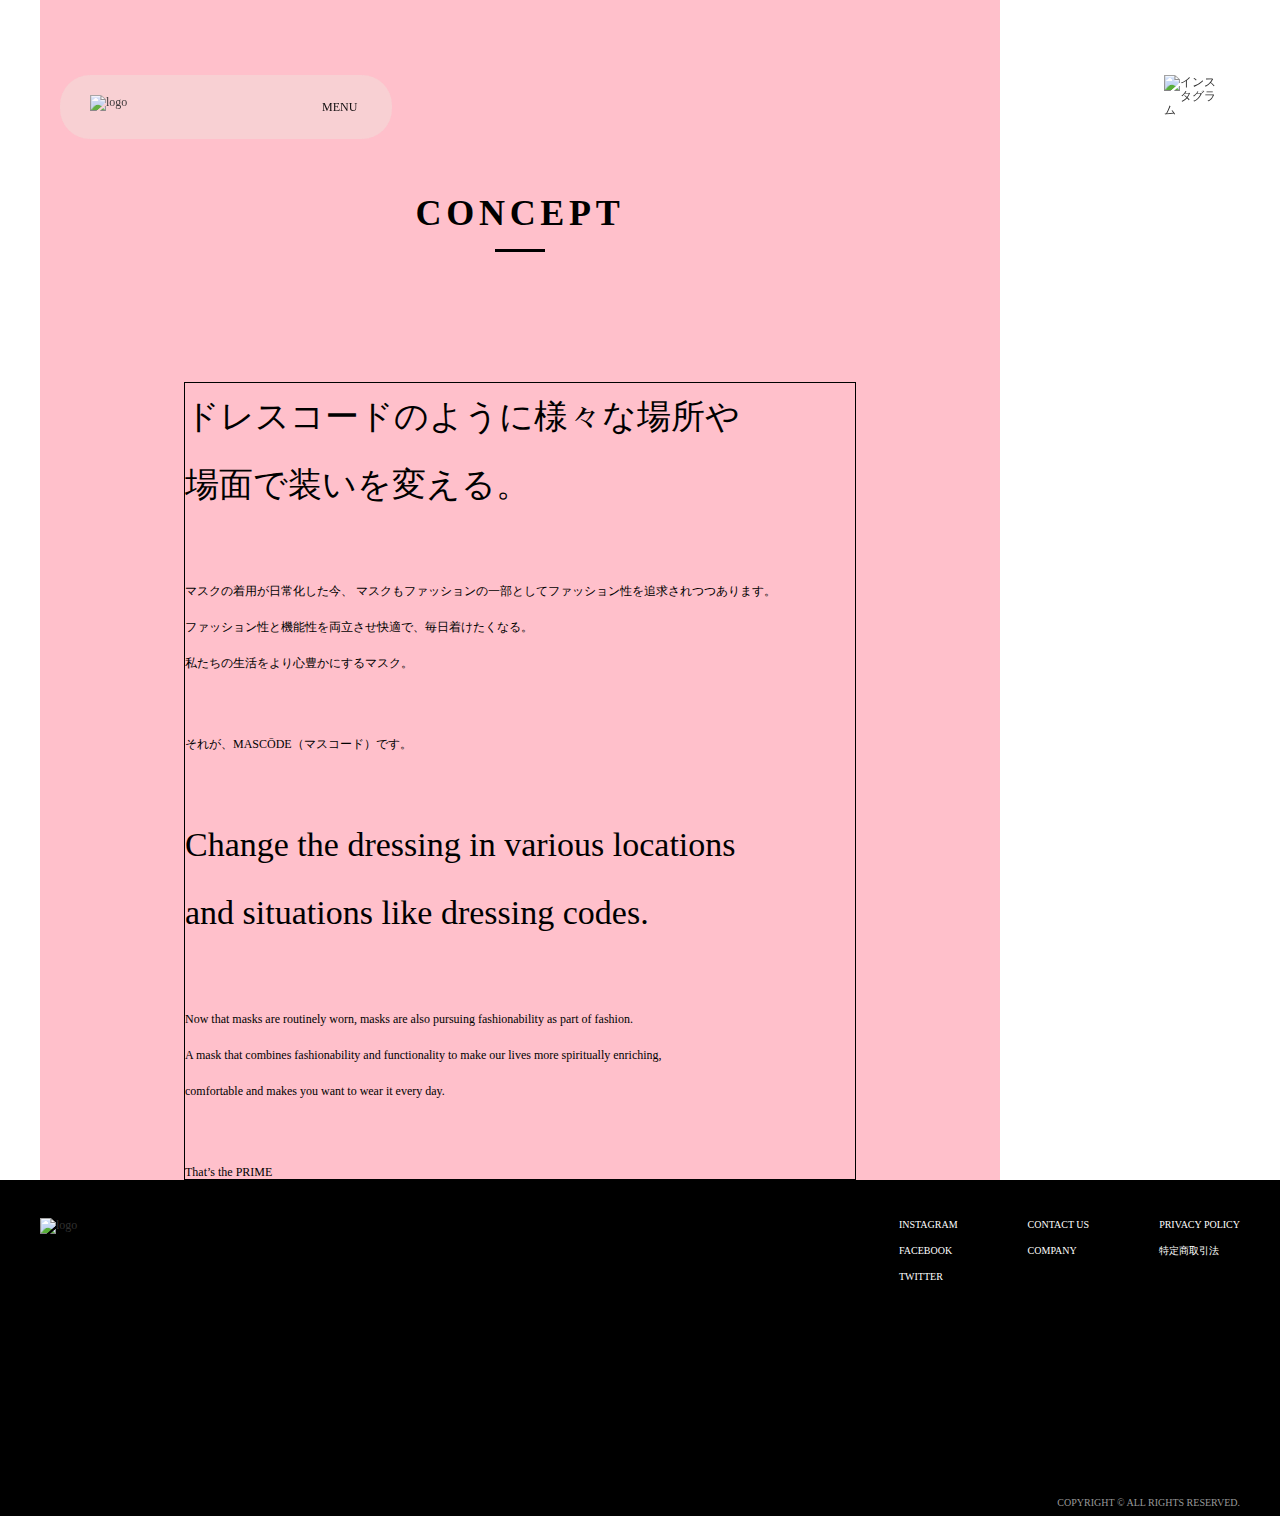
==== commit ff4bbc7e: "スライドアニメーション追加" ====
--- a/concept.html
+++ b/concept.html
@@ -97,11 +97,17 @@
 		</nav>
 	</header>
   
+	<!-- CONCEPT -->
   <section class="concept">
     <div class="flex_box container">
-<div class="sv"><img src="img/CONCEPT/side_view.png" alt=""></div>
+		<div class="flowSv">
+<div class="flowSv_wrap">
+	<div class="flowSv_item"><img src="img/CONCEPT/side_view.png" alt=""></div>
+	<div class ="flowSv_item"><img src="img/CONCEPT/side_view.png" alt=""></div>
+</div><!-- flowSv_wrap -->
+</div><!--flowSv-->
 <div class="content_wrapper">
-    <h1 class="page_title">CONCEPT</h1>
+    <h1 class=" concept_title">CONCEPT</h1>
 <div class="text_container">
     <p class="concept_lead">
       ドレスコードのように<br class="sp">様々な場所や<br>
@@ -130,6 +136,7 @@
   </div><!--content_wrapper-->
   </div><!--flex_box container-->
   </section>
+	<!-- CONCEPT -->
 	
   <!-- <section class="fv_sp">
 		<div class="flowY">
--- a/css/concept.css
+++ b/css/concept.css
@@ -803,6 +803,65 @@
 /****************************************
 	CONCEPT
 *****************************************/
+.flowSv {
+  height: 100vh;
+  width: auto;
+  overflow: hidden;
+  background: transparent;
+  z-index: -1;
+}
+
+.flowSv_wrap {
+  -webkit-animation: flowing_sv01 30s -15s linear infinite;
+          animation: flowing_sv01 30s -15s linear infinite;
+  -webkit-animation: flowing_sv02 30s linear infinite;
+          animation: flowing_sv02 30s linear infinite;
+}
+
+@-webkit-keyframes flowing_sv01 {
+  0% {
+    -webkit-transform: translateY(100%);
+            transform: translateY(100%);
+  }
+  100% {
+    -webkit-transform: translateY(-100%);
+            transform: translateY(-100%);
+  }
+}
+
+@keyframes flowing_sv01 {
+  0% {
+    -webkit-transform: translateY(100%);
+            transform: translateY(100%);
+  }
+  100% {
+    -webkit-transform: translateY(-100%);
+            transform: translateY(-100%);
+  }
+}
+
+@-webkit-keyframes flowing_sv02 {
+  0% {
+    -webkit-transform: translateY(0%);
+            transform: translateY(0%);
+  }
+  100% {
+    -webkit-transform: translateY(-200%);
+            transform: translateY(-200%);
+  }
+}
+
+@keyframes flowing_sv02 {
+  0% {
+    -webkit-transform: translateY(0%);
+            transform: translateY(0%);
+  }
+  100% {
+    -webkit-transform: translateY(-200%);
+            transform: translateY(-200%);
+  }
+}
+
 .flex_box {
   display: -webkit-box;
   display: -ms-flexbox;
@@ -810,21 +869,46 @@
 }
 
 .content_wrapper {
+  background: pink;
+  width: 80%;
+}
+
+.text_container {
   border: 1px solid #000;
-  width: 80%;
-}
-
-.text_container {
-  background: pink;
   width: 70%;
   margin: auto;
+}
+
+@media screen and (max-width: 575px) {
+  .text_container {
+    width: 80%;
+  }
+}
+
+.concept_title {
+  margin: 175px 0 130px;
+  text-align: center;
+  font-size: 36px;
+  font-size: 2.25rem;
+  letter-spacing: 4.68px;
+  line-height: 2.14;
+  position: relative;
+}
+
+.concept_title:after {
+  content: "";
+  width: 50px;
+  height: 3px;
+  background-color: #000;
+  position: absolute;
+  bottom: 0;
+  left: calc(50% - 25px);
 }
 
 .concept_lead {
   font-size: 34px;
   font-size: 2.125rem;
   line-height: 2;
-  letter-spacing: 0.021em;
   margin-bottom: 54px;
 }
 
@@ -845,6 +929,8 @@
 @media screen and (max-width: 767px) {
   .concept_text {
     font-size: 24px;
+    font-size: 1.5rem;
+    line-height: 2;
   }
 }
 
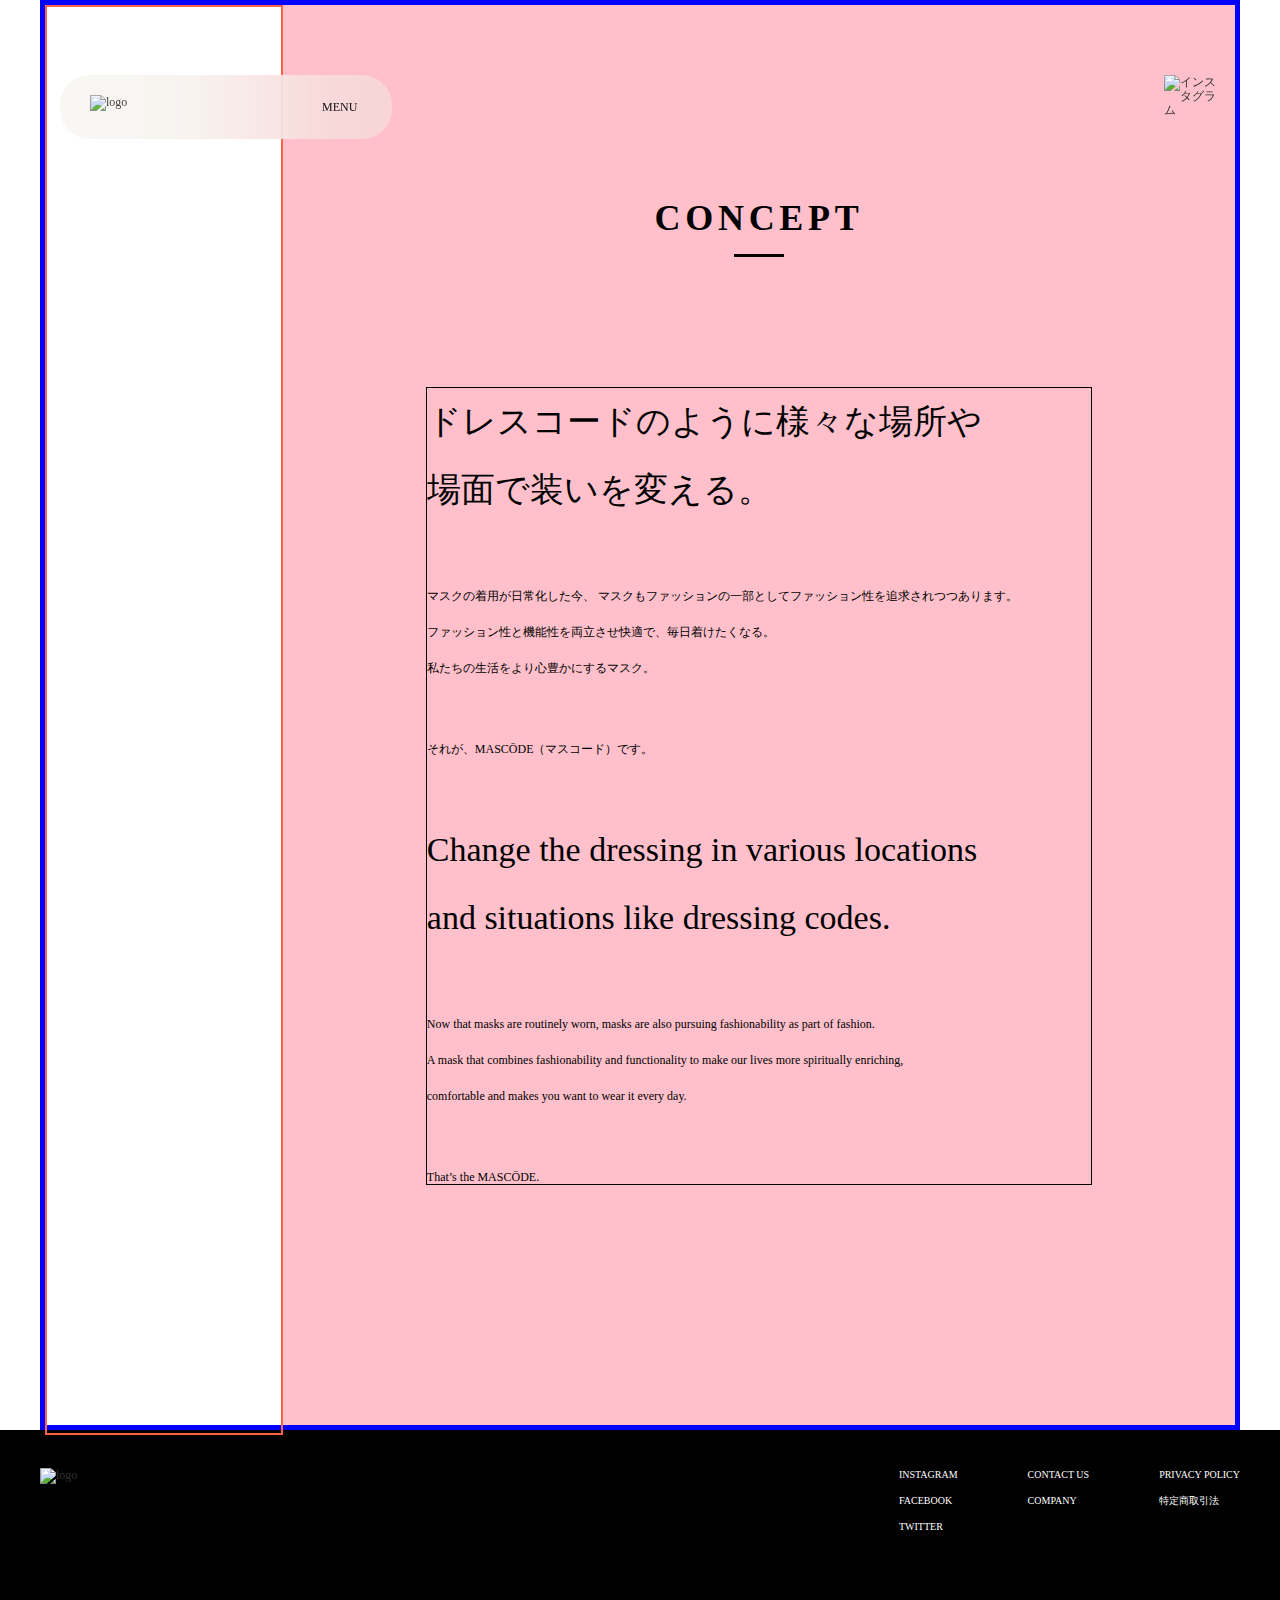
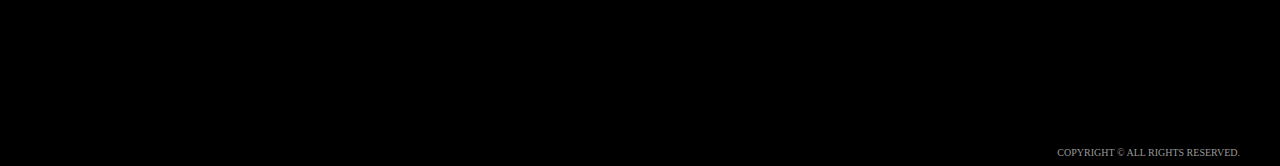
==== commit 461838aa: "スライダーをバックグラウンドで設置" ====
--- a/concept.html
+++ b/concept.html
@@ -100,12 +100,13 @@
 	<!-- CONCEPT -->
   <section class="concept">
     <div class="flex_box container">
-		<div class="flowSv">
-<div class="flowSv_wrap">
-	<div class="flowSv_item"><img src="img/CONCEPT/side_view.png" alt=""></div>
-	<div class ="flowSv_item"><img src="img/CONCEPT/side_view.png" alt=""></div>
-</div><!-- flowSv_wrap -->
-</div><!--flowSv-->
+			<div class="loop"></div>
+		<!-- <div class="flowSv"> -->
+<!-- <div class="flowSv_wrap"> -->
+	<!-- <div class="flowSv_item"><img src="img/CONCEPT/side_view.png" alt=""></div> -->
+	<!-- <div class ="flowSv_item"><img src="img/CONCEPT/side_view.png" alt=""></div> -->
+<!-- </div>flowSv_wrap -->
+<!-- </div>flowSv -->
 <div class="content_wrapper">
     <h1 class=" concept_title">CONCEPT</h1>
 <div class="text_container">
@@ -131,7 +132,7 @@
       more spiritually enriching, <br>
       comfortable and makes you <br class="sp">
       want to wear it every day.</p>
-     <That’s class="mascode">That’s the PRIME</p>
+     <That’s class="mascode">That’s the MASCŌDE.</p>
   </div><!--text-container-->
   </div><!--content_wrapper-->
   </div><!--flex_box container-->
--- a/css/concept.css
+++ b/css/concept.css
@@ -803,69 +803,12 @@
 /****************************************
 	CONCEPT
 *****************************************/
-.flowSv {
-  height: 100vh;
-  width: auto;
-  overflow: hidden;
-  background: transparent;
-  z-index: -1;
-}
-
-.flowSv_wrap {
-  -webkit-animation: flowing_sv01 30s -15s linear infinite;
-          animation: flowing_sv01 30s -15s linear infinite;
-  -webkit-animation: flowing_sv02 30s linear infinite;
-          animation: flowing_sv02 30s linear infinite;
-}
-
-@-webkit-keyframes flowing_sv01 {
-  0% {
-    -webkit-transform: translateY(100%);
-            transform: translateY(100%);
-  }
-  100% {
-    -webkit-transform: translateY(-100%);
-            transform: translateY(-100%);
-  }
-}
-
-@keyframes flowing_sv01 {
-  0% {
-    -webkit-transform: translateY(100%);
-            transform: translateY(100%);
-  }
-  100% {
-    -webkit-transform: translateY(-100%);
-            transform: translateY(-100%);
-  }
-}
-
-@-webkit-keyframes flowing_sv02 {
-  0% {
-    -webkit-transform: translateY(0%);
-            transform: translateY(0%);
-  }
-  100% {
-    -webkit-transform: translateY(-200%);
-            transform: translateY(-200%);
-  }
-}
-
-@keyframes flowing_sv02 {
-  0% {
-    -webkit-transform: translateY(0%);
-            transform: translateY(0%);
-  }
-  100% {
-    -webkit-transform: translateY(-200%);
-            transform: translateY(-200%);
-  }
-}
-
 .flex_box {
   display: -webkit-box;
   display: -ms-flexbox;
   display: flex;
+  height: 1430px;
+  border: 5px solid blue;
 }
 
 .content_wrapper {
@@ -882,6 +825,37 @@
 @media screen and (max-width: 575px) {
   .text_container {
     width: 80%;
+  }
+}
+
+.loop {
+  border: 2px solid tomato;
+  height: 1430px;
+  width: 20%;
+  background: transparent;
+  background-image: url(../img/CONCEPT/side_view.png);
+  background-repeat: repeat-y;
+  background-position: bottom;
+  background-size: cover;
+  -webkit-animation: loopY 30s linear infinite;
+          animation: loopY 30s linear infinite;
+}
+
+@-webkit-keyframes loopY {
+  from {
+    background-position: top;
+  }
+  to {
+    background-position: 0 -1430px;
+  }
+}
+
+@keyframes loopY {
+  from {
+    background-position: top;
+  }
+  to {
+    background-position: 0 -1430px;
   }
 }
 
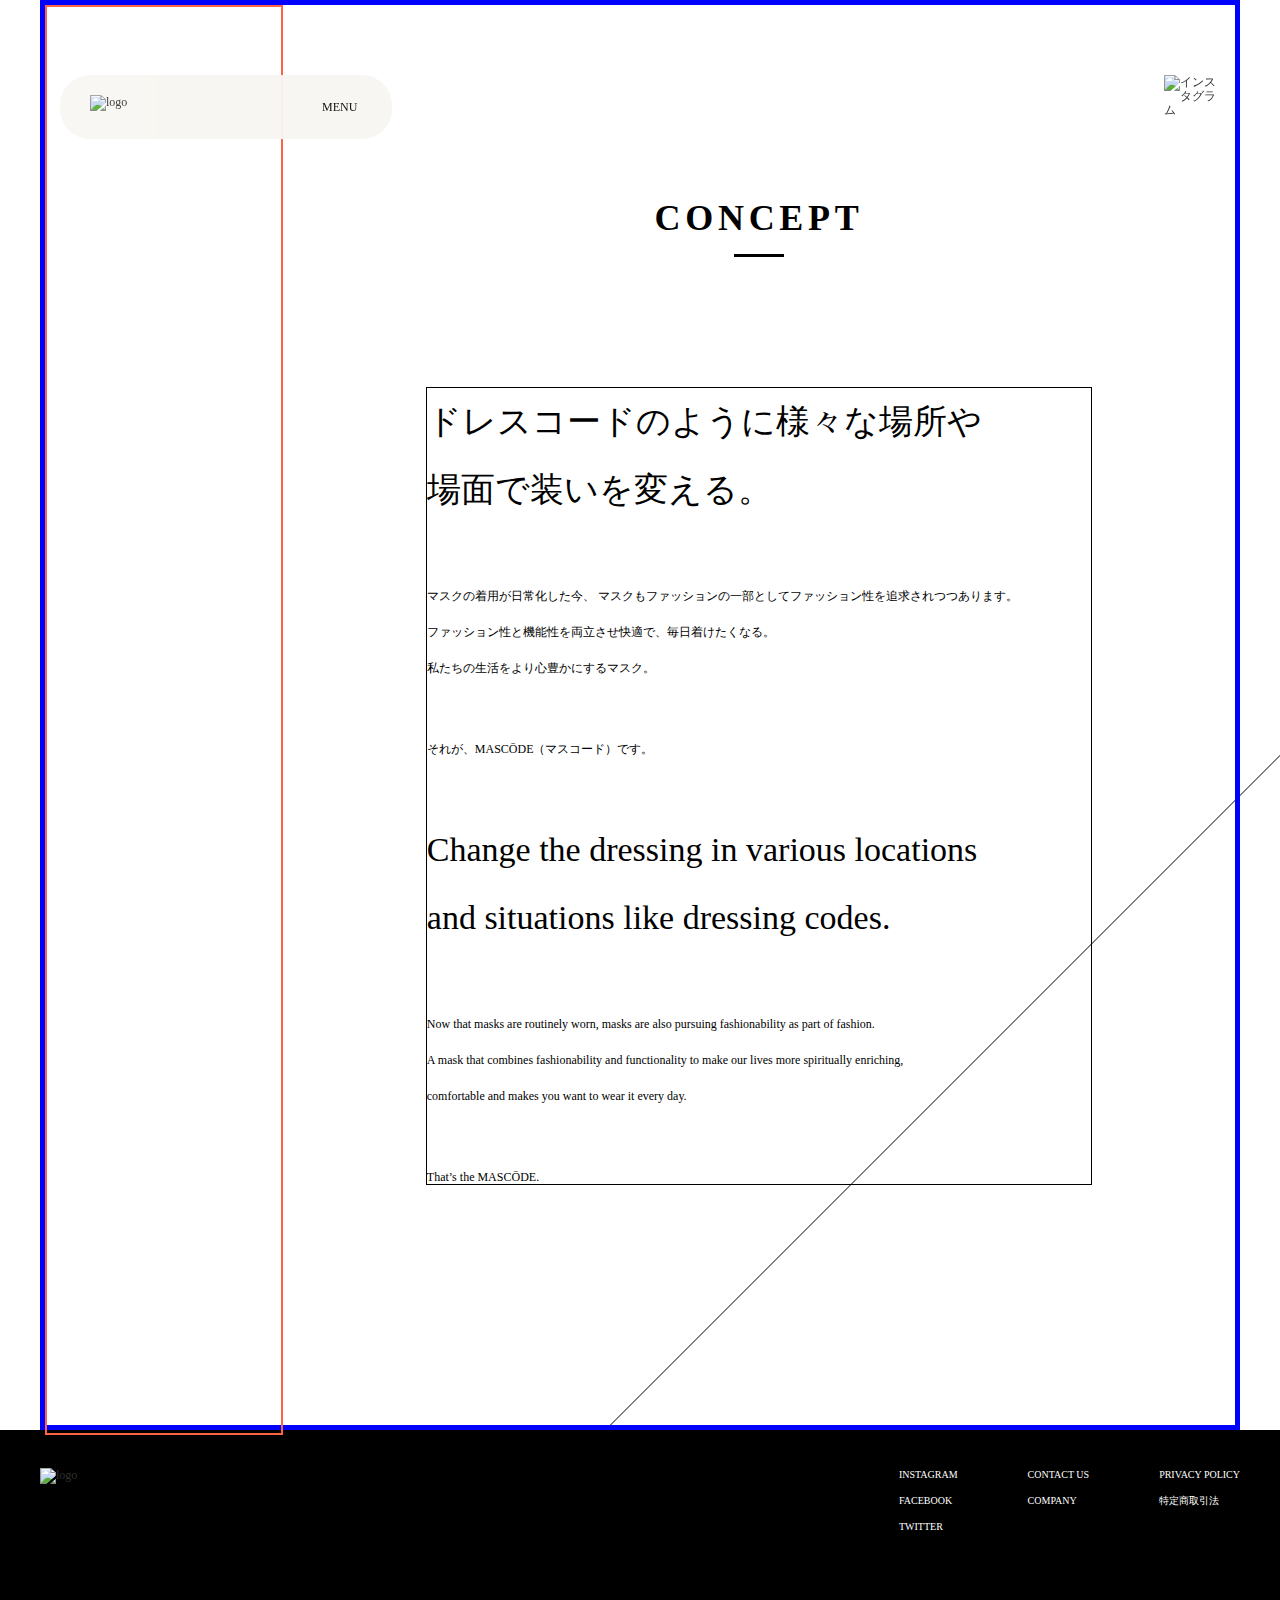
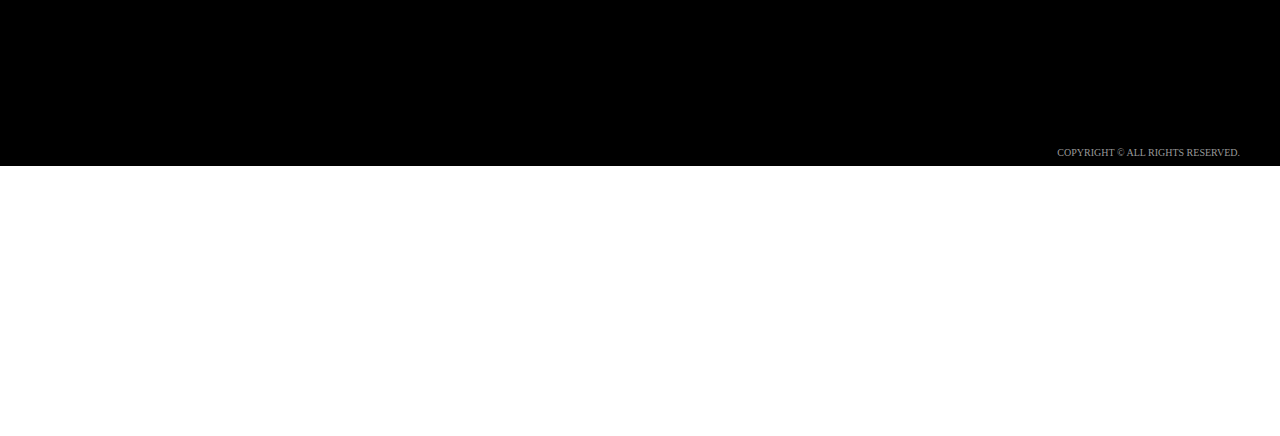
==== commit c8e7bb2d: "斜めラインを追加" ====
--- a/concept.html
+++ b/concept.html
@@ -23,6 +23,8 @@
 </head>
 
 <body>
+	<div class="bg_line_cp">
+	</div>
 	<header class="header_pc">
 		<nav class="top_nav">
 			<a href="#"><img src="" alt="logo" class="top_logo"></a>
--- a/css/concept.css
+++ b/css/concept.css
@@ -38,7 +38,23 @@
   overflow: hidden;
 }
 
-a:active,
+.bg_line_cp {
+  position: absolute;
+  top: 50%;
+  width: 180%;
+  border-top: 1px solid #000;
+  -webkit-transform: skewY(-45deg) translateX(100%);
+          transform: skewY(-45deg) translateX(100%);
+  z-index: -2;
+  -webkit-transition: all 1s linear;
+  transition: all 1s linear;
+}
+
+.bg_line_cp.fade_in {
+  -webkit-transform: skewY(-45deg) translateX(0);
+          transform: skewY(-45deg) translateX(0);
+}
+
 a:hover,
 a:link,
 a:visited {
@@ -812,7 +828,6 @@
 }
 
 .content_wrapper {
-  background: pink;
   width: 80%;
 }
 
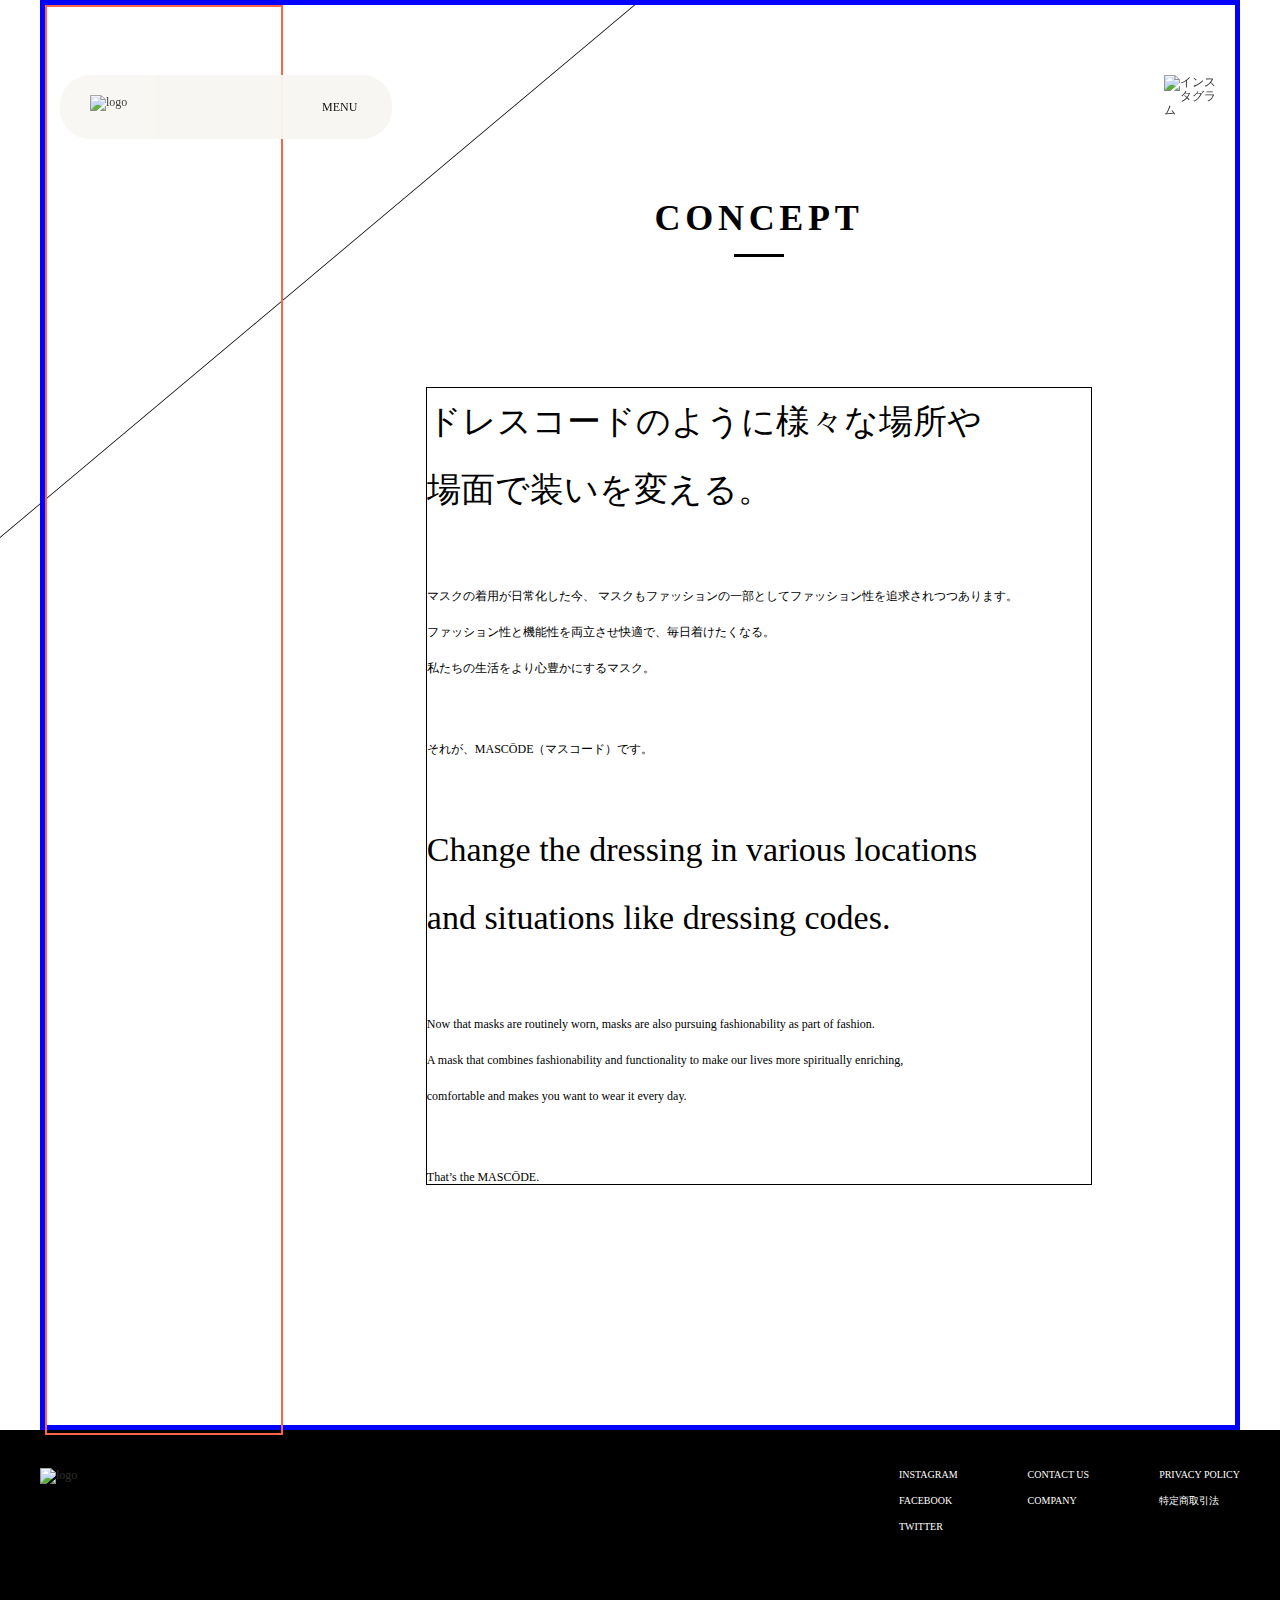
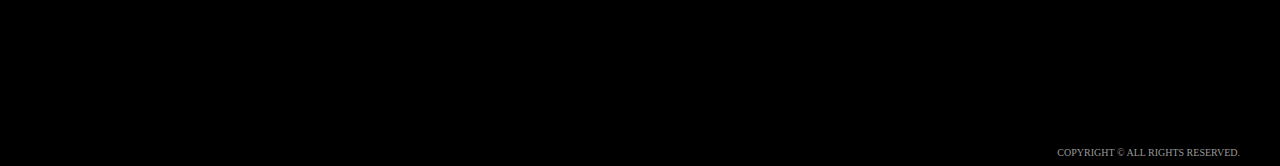
==== commit 83f0438e: "スクロール調整" ====
--- a/concept.html
+++ b/concept.html
@@ -23,8 +23,7 @@
 </head>
 
 <body>
-	<div class="bg_line_cp">
-	</div>
+	<div class="bg_line_cp"></div>
 	<header class="header_pc">
 		<nav class="top_nav">
 			<a href="#"><img src="" alt="logo" class="top_logo"></a>
--- a/css/concept.css
+++ b/css/concept.css
@@ -40,19 +40,25 @@
 
 .bg_line_cp {
   position: absolute;
-  top: 50%;
-  width: 180%;
+  top: 0;
+  width: 100%;
   border-top: 1px solid #000;
-  -webkit-transform: skewY(-45deg) translateX(100%);
-          transform: skewY(-45deg) translateX(100%);
+  -webkit-transform: skewY(-40deg) translateX(100%);
+          transform: skewY(-40deg) translateX(100%);
   z-index: -2;
   -webkit-transition: all 1s linear;
   transition: all 1s linear;
 }
 
+@media screen and (max-width: 575px) {
+  .bg_line_cp {
+    top: 40%;
+  }
+}
+
 .bg_line_cp.fade_in {
-  -webkit-transform: skewY(-45deg) translateX(0);
-          transform: skewY(-45deg) translateX(0);
+  -webkit-transform: skewY(-40deg) translateX(0);
+          transform: skewY(-40deg) translateX(0);
 }
 
 a:hover,
@@ -827,6 +833,18 @@
   border: 5px solid blue;
 }
 
+@media screen and (max-width: 767px) {
+  .flex_box {
+    height: 2565px;
+  }
+}
+
+@media screen and (max-width: 575px) {
+  .flex_box {
+    height: 3200px;
+  }
+}
+
 .content_wrapper {
   width: 80%;
 }
@@ -850,10 +868,20 @@
   background: transparent;
   background-image: url(../img/CONCEPT/side_view.png);
   background-repeat: repeat-y;
-  background-position: bottom;
-  background-size: cover;
   -webkit-animation: loopY 30s linear infinite;
           animation: loopY 30s linear infinite;
+}
+
+@media screen and (max-width: 767px) {
+  .loop {
+    height: 2565px;
+  }
+}
+
+@media screen and (max-width: 575px) {
+  .loop {
+    height: 3200px;
+  }
 }
 
 @-webkit-keyframes loopY {
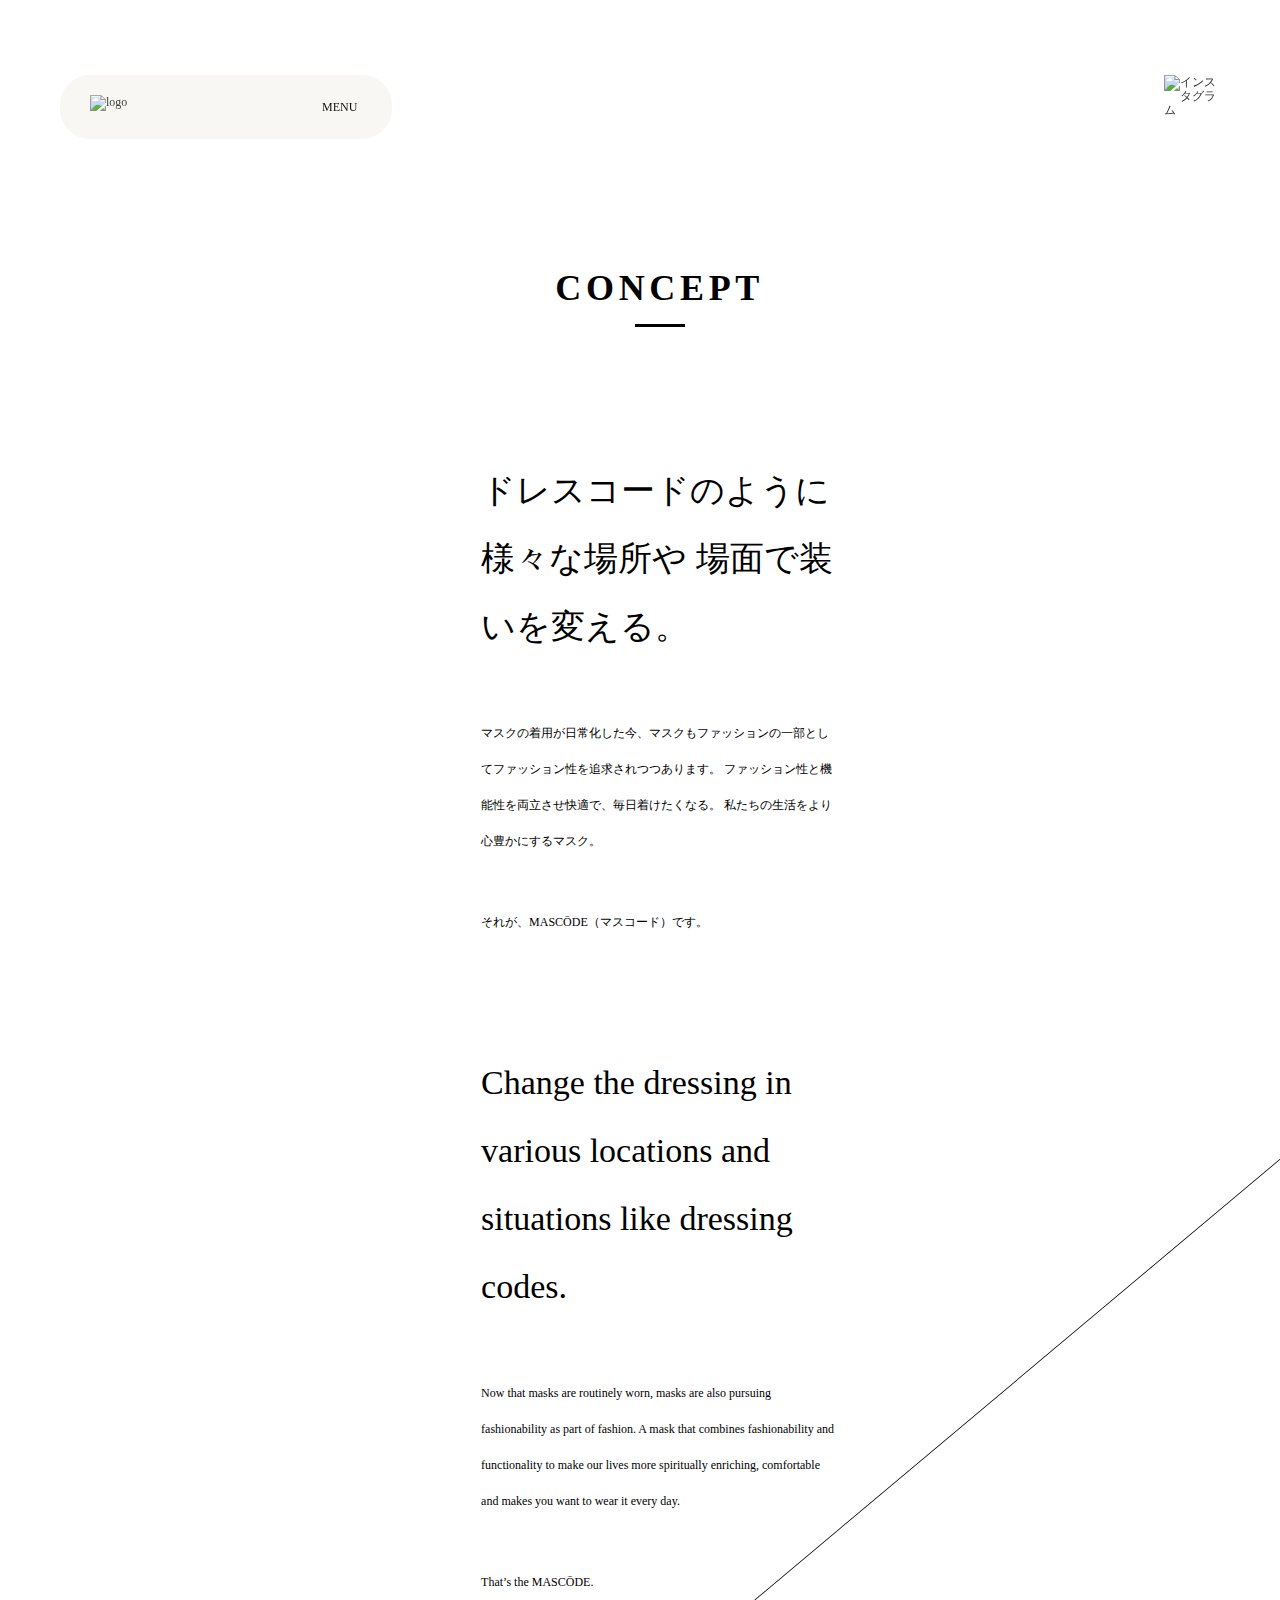
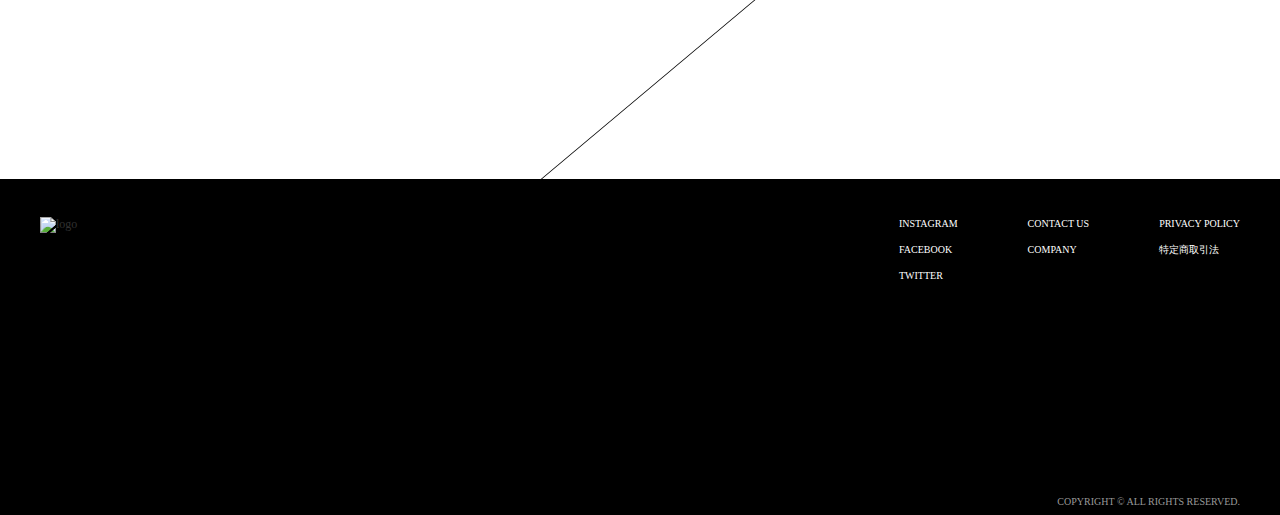
==== commit 63dfb8cc: "仮完成" ====
--- a/concept.html
+++ b/concept.html
@@ -94,53 +94,52 @@
 				<li class="menu_list"><a href="#"><span>■</span>MOVIE</a></li>
 				<li class="menu_list"><a href="#"><span>■</span>ONLINE SHOP</a></li>
 				<div class="line"></div>
-</ul>
+			</ul>
 		</nav>
 	</header>
-  
+
 	<!-- CONCEPT -->
-  <section class="concept">
-    <div class="flex_box container">
+	<section class="concept">
+		<div class="concept_container">
 			<div class="loop"></div>
-		<!-- <div class="flowSv"> -->
-<!-- <div class="flowSv_wrap"> -->
-	<!-- <div class="flowSv_item"><img src="img/CONCEPT/side_view.png" alt=""></div> -->
-	<!-- <div class ="flowSv_item"><img src="img/CONCEPT/side_view.png" alt=""></div> -->
-<!-- </div>flowSv_wrap -->
-<!-- </div>flowSv -->
-<div class="content_wrapper">
-    <h1 class=" concept_title">CONCEPT</h1>
-<div class="text_container">
-    <p class="concept_lead">
-      ドレスコードのように<br class="sp">様々な場所や<br>
-      場面で装いを変える。
-    </p>
-    <p class="concept_text">
-      マスクの着用が日常化した今、<br class="sp"> マスクもファッションの一部として<br class="sp">ファッション性を追求されつつあります。<br>
-      ファッション性と機能性を両立させ快適で、<br class="sp">毎日着けたくなる。<br>
-      私たちの生活をより心豊かにするマスク。</p>
-<p class="mascode">それが、MASCŌDE（マスコード）です。</p>
-    <p class="concept_lead">
-      Change the dressing 
-in various locations <br>
-and situations like dressing codes.
-    </p>
-    <p class="concept_text">Now that masks are routinely worn, <br class="sp">
-      masks are also pursuing fashionability <br class="sp">
-      as part of fashion.<br>
-      A mask that combines fashionability <br class="sp">
-      and functionality to make our lives <br class="sp">
-      more spiritually enriching, <br>
-      comfortable and makes you <br class="sp">
-      want to wear it every day.</p>
-     <That’s class="mascode">That’s the MASCŌDE.</p>
-  </div><!--text-container-->
-  </div><!--content_wrapper-->
-  </div><!--flex_box container-->
-  </section>
+			<div class="flowSv">
+
+				<div class="content_wrapper">
+					<h1 class=" concept_title">CONCEPT</h1>
+					<div class="text_container">
+						<p class="concept_lead">
+							ドレスコードのように様々な場所や
+							場面で装いを変える。
+						</p>
+						<p class="concept_text">
+							マスクの着用が日常化した今、マスクもファッションの一部としてファッション性を追求されつつあります。
+							ファッション性と機能性を両立させ快適で、毎日着けたくなる。
+							私たちの生活をより心豊かにするマスク。</p>
+						<p class="mascode">それが、MASCŌDE（マスコード）です。</p>
+						<p class="concept_lead">
+							Change the dressing
+							in various locations
+							and situations like dressing codes.
+						</p>
+						<p class="concept_text">Now that masks are routinely worn,
+							masks are also pursuing fashionability
+							as part of fashion.
+							A mask that combines fashionability
+							and functionality to make our lives
+							more spiritually enriching,
+							comfortable and makes you
+							want to wear it every day.</p>
+						<That’s class="mascode">That’s the MASCŌDE.</p>
+					</div>
+					<!--text-container-->
+				</div>
+				<!--content_wrapper-->
+			</div>
+			<!--concept_container-->
+	</section>
 	<!-- CONCEPT -->
-	
-  <!-- <section class="fv_sp">
+
+	<!-- <section class="fv_sp">
 		<div class="flowY">
 			<div class="flowY_wrap">
 				<div class="flowY_item">
@@ -258,10 +257,10 @@
 				</div>
 
 			</div>
-			<small>COPYRIGHT &copy;  ALL RIGHTS RESERVED.</small>
+			<small>COPYRIGHT &copy; ALL RIGHTS RESERVED.</small>
 		</div>
 	</footer>
 
 </body>
 
-</html>
+</html>--- a/css/concept.css
+++ b/css/concept.css
@@ -40,19 +40,20 @@
 
 .bg_line_cp {
   position: absolute;
-  top: 0;
+  top: 70%;
+  left: 20%;
   width: 100%;
   border-top: 1px solid #000;
   -webkit-transform: skewY(-40deg) translateX(100%);
           transform: skewY(-40deg) translateX(100%);
   z-index: -2;
-  -webkit-transition: all 1s linear;
-  transition: all 1s linear;
-}
-
-@media screen and (max-width: 575px) {
+  -webkit-transition: all 3s linear;
+  transition: all 3s linear;
+}
+
+@media screen and (max-width: 767px) {
   .bg_line_cp {
-    top: 40%;
+    top: 50%;
   }
 }
 
@@ -825,85 +826,8 @@
 /****************************************
 	CONCEPT
 *****************************************/
-.flex_box {
-  display: -webkit-box;
-  display: -ms-flexbox;
-  display: flex;
-  height: 1430px;
-  border: 5px solid blue;
-}
-
-@media screen and (max-width: 767px) {
-  .flex_box {
-    height: 2565px;
-  }
-}
-
-@media screen and (max-width: 575px) {
-  .flex_box {
-    height: 3200px;
-  }
-}
-
-.content_wrapper {
-  width: 80%;
-}
-
-.text_container {
-  border: 1px solid #000;
-  width: 70%;
-  margin: auto;
-}
-
-@media screen and (max-width: 575px) {
-  .text_container {
-    width: 80%;
-  }
-}
-
-.loop {
-  border: 2px solid tomato;
-  height: 1430px;
-  width: 20%;
-  background: transparent;
-  background-image: url(../img/CONCEPT/side_view.png);
-  background-repeat: repeat-y;
-  -webkit-animation: loopY 30s linear infinite;
-          animation: loopY 30s linear infinite;
-}
-
-@media screen and (max-width: 767px) {
-  .loop {
-    height: 2565px;
-  }
-}
-
-@media screen and (max-width: 575px) {
-  .loop {
-    height: 3200px;
-  }
-}
-
-@-webkit-keyframes loopY {
-  from {
-    background-position: top;
-  }
-  to {
-    background-position: 0 -1430px;
-  }
-}
-
-@keyframes loopY {
-  from {
-    background-position: top;
-  }
-  to {
-    background-position: 0 -1430px;
-  }
-}
-
 .concept_title {
-  margin: 175px 0 130px;
+  margin: 0 0 130px;
   text-align: center;
   font-size: 36px;
   font-size: 2.25rem;
@@ -952,23 +876,110 @@
 }
 
 .mascode {
-  margin-bottom: 60px;
+  margin-bottom: 120px;
 }
 
 @media screen and (max-width: 767px) {
   .mascode {
     font-size: 24px;
+    font-size: 1.5rem;
+    margin-bottom: 150px;
     line-height: normal;
   }
 }
 
-.sp {
-  display: none;
+.concept_container {
+  display: -webkit-box;
+  display: -ms-flexbox;
+  display: flex;
+  width: 70%;
+  max-width: 1340px;
+  margin: auto;
 }
 
 @media screen and (max-width: 767px) {
-  .sp {
-    display: block;
+  .concept_container {
+    width: 100%;
+    margin: 0;
+  }
+}
+
+.content_wrapper {
+  width: 82%;
+  padding: 250px 0 190px;
+}
+
+@media screen and (max-width: 767px) {
+  .content_wrapper {
+    width: 78%;
+    padding: 175px 0 270px;
+  }
+}
+
+.text_container {
+  width: 60%;
+  margin: auto;
+}
+
+@media screen and (max-width: 767px) {
+  .text_container {
+    width: 78%;
+  }
+}
+
+.loop {
+  width: 20%;
+  max-width: 205px;
+  min-width: 170px;
+  background: transparent;
+  background-size: 100% 3093px;
+  background-image: url(../img/CONCEPT/side_view.png);
+  background-repeat: repeat-y;
+  background-position: 0 0;
+  -webkit-animation: loopY 30s linear infinite;
+          animation: loopY 30s linear infinite;
+}
+
+@media screen and (max-width: 767px) {
+  .loop {
+    background-size: 170px 2565px;
+  }
+}
+
+@-webkit-keyframes loopY {
+  from {
+    background-position: 0 0;
+  }
+  to {
+    background-position: 0 -3093px;
+  }
+}
+
+@keyframes loopY {
+  from {
+    background-position: 0 0;
+  }
+  to {
+    background-position: 0 -3093px;
+  }
+}
+
+@media screen and (max-width: 767px) {
+  @-webkit-keyframes loopY {
+    from {
+      background-position: 0 0;
+    }
+    to {
+      background-position: 0 -2565px;
+    }
+  }
+  @keyframes loopY {
+    from {
+      background-position: 0 0;
+    }
+    to {
+      background-position: 0 -2565px;
+    }
   }
 }
 
@@ -2127,13 +2138,13 @@
   width: 100%;
   height: auto;
   position: absolute;
-  top: calc( ((1240 / 1908) * 100vw) * -1);
+  top: calc(((1240 / 1908) * 100vw) * -1);
 }
 
 @-webkit-keyframes flowing_01 {
   0% {
-    -webkit-transform: translateY(calc( (1240 / 1908) * 100vw));
-            transform: translateY(calc( (1240 / 1908) * 100vw));
+    -webkit-transform: translateY(calc((1240 / 1908) * 100vw));
+            transform: translateY(calc((1240 / 1908) * 100vw));
   }
   100% {
     -webkit-transform: translateY(0);
@@ -2143,8 +2154,8 @@
 
 @keyframes flowing_01 {
   0% {
-    -webkit-transform: translateY(calc( (1240 / 1908) * 100vw));
-            transform: translateY(calc( (1240 / 1908) * 100vw));
+    -webkit-transform: translateY(calc((1240 / 1908) * 100vw));
+            transform: translateY(calc((1240 / 1908) * 100vw));
   }
   100% {
     -webkit-transform: translateY(0);
@@ -2205,13 +2216,13 @@
 .fv_sp .flowC .flowC_wrap {
   -webkit-animation: flowing_01_sp 30s linear infinite;
           animation: flowing_01_sp 30s linear infinite;
-  top: calc( ((2563 / 1464) * 100vw) * -1);
+  top: calc(((2563 / 1464) * 100vw) * -1);
 }
 
 @-webkit-keyframes flowing_01_sp {
   0% {
-    -webkit-transform: translateY(calc( (2563 / 1464) * 100vw));
-            transform: translateY(calc( (2563 / 1464) * 100vw));
+    -webkit-transform: translateY(calc((2563 / 1464) * 100vw));
+            transform: translateY(calc((2563 / 1464) * 100vw));
   }
   100% {
     -webkit-transform: translateY(0);
@@ -2221,8 +2232,8 @@
 
 @keyframes flowing_01_sp {
   0% {
-    -webkit-transform: translateY(calc( (2563 / 1464) * 100vw));
-            transform: translateY(calc( (2563 / 1464) * 100vw));
+    -webkit-transform: translateY(calc((2563 / 1464) * 100vw));
+            transform: translateY(calc((2563 / 1464) * 100vw));
   }
   100% {
     -webkit-transform: translateY(0);
